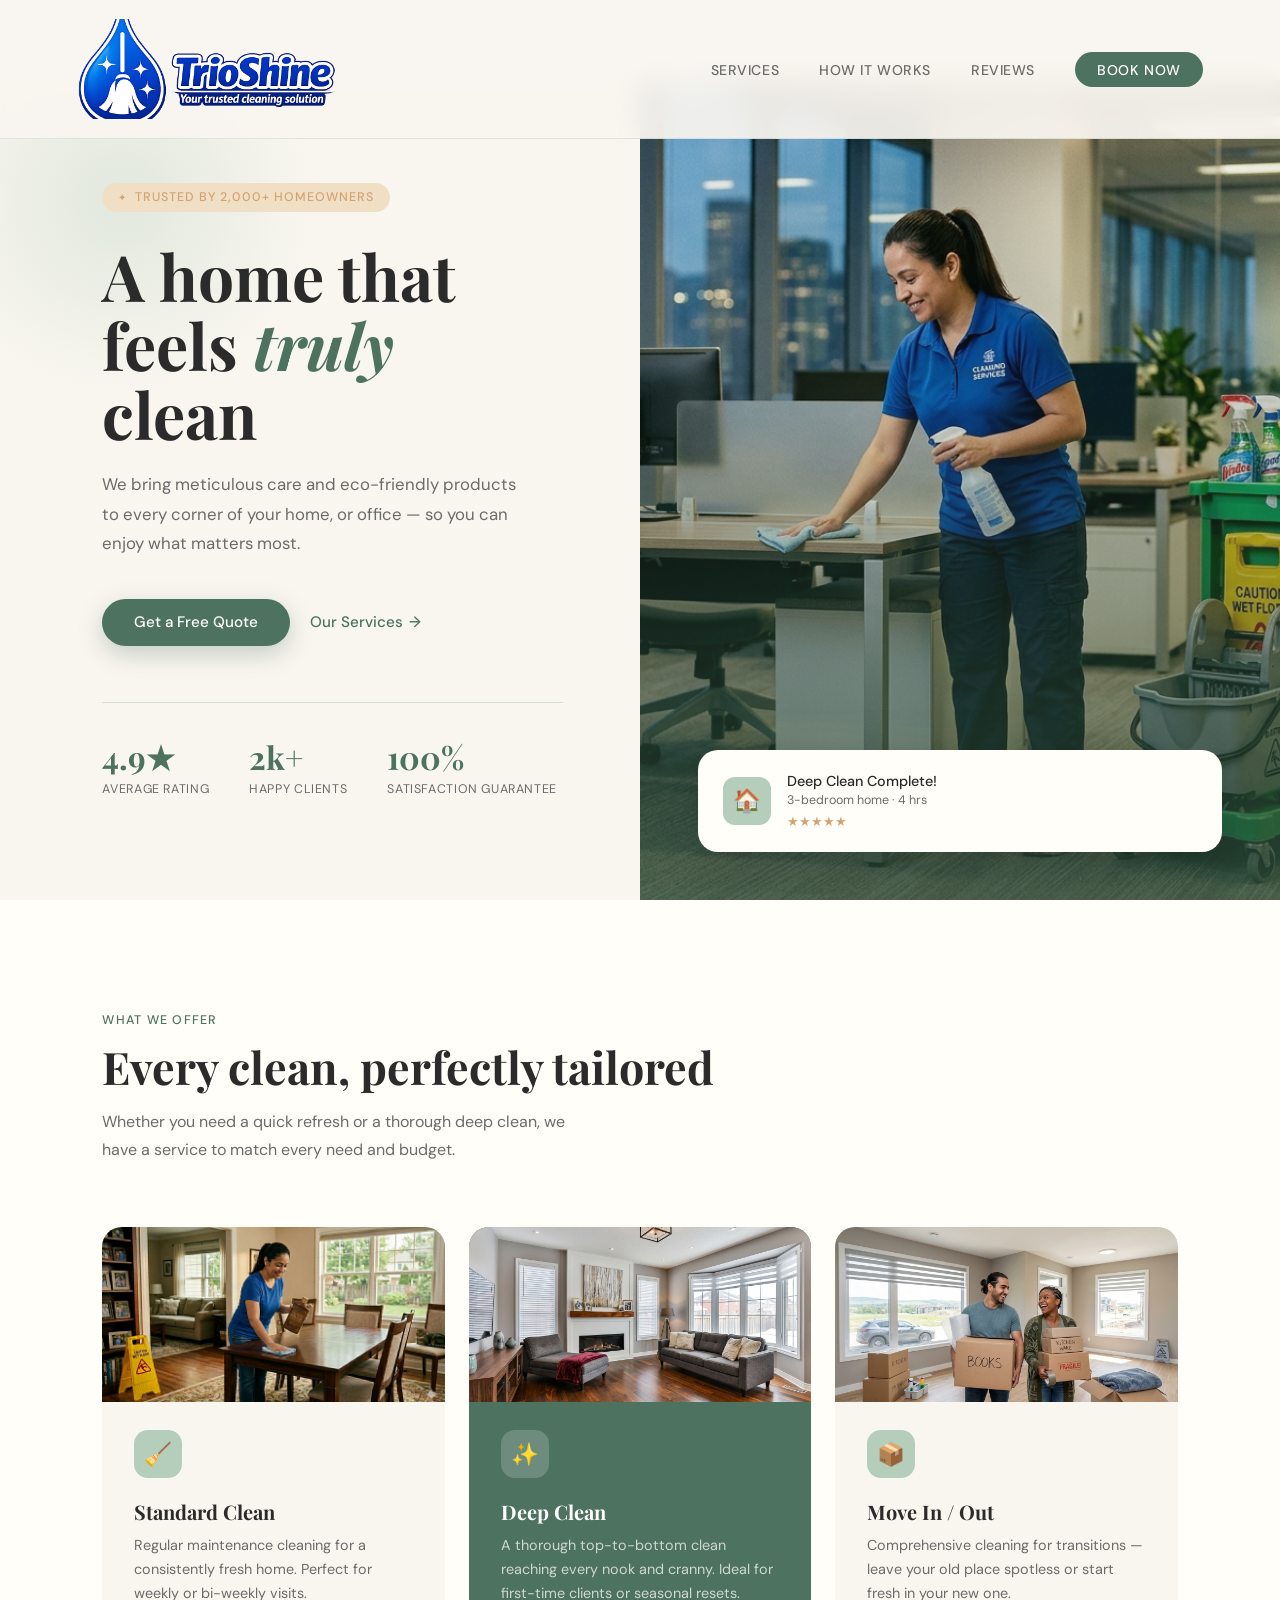
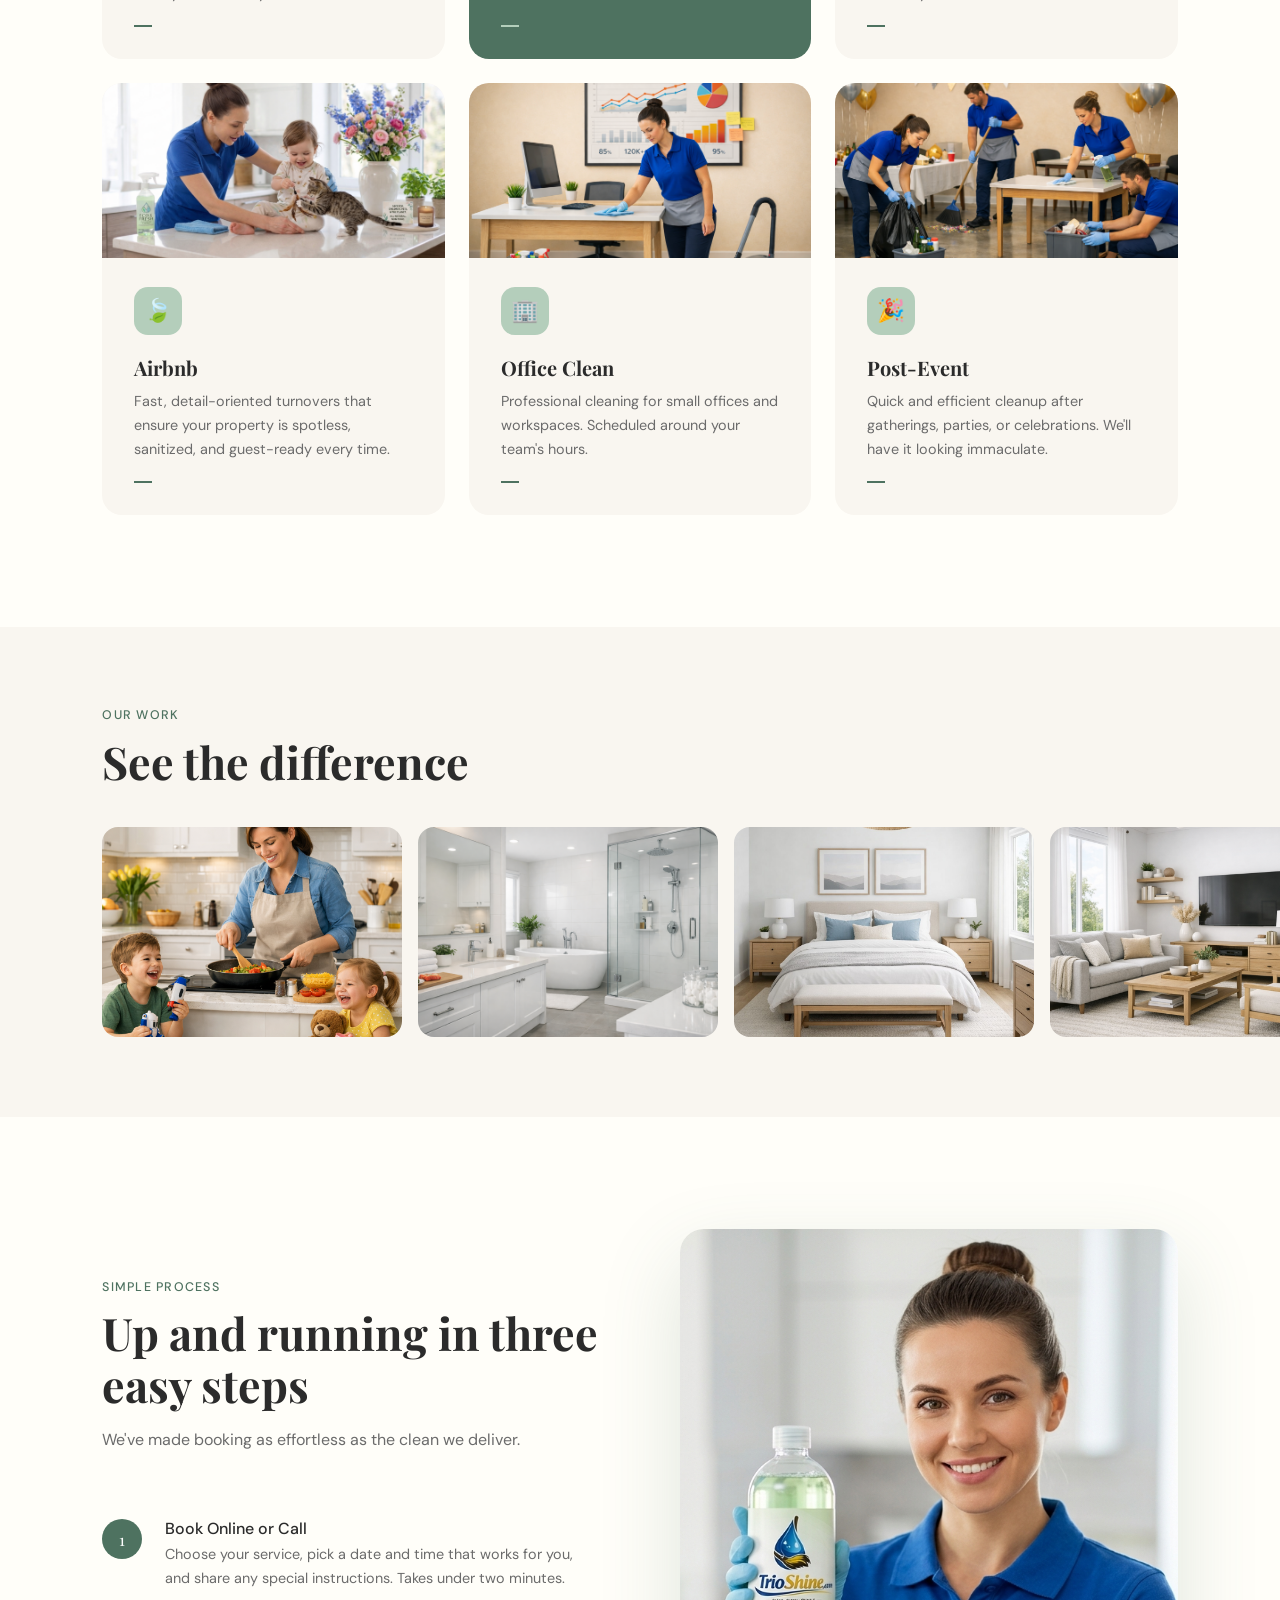
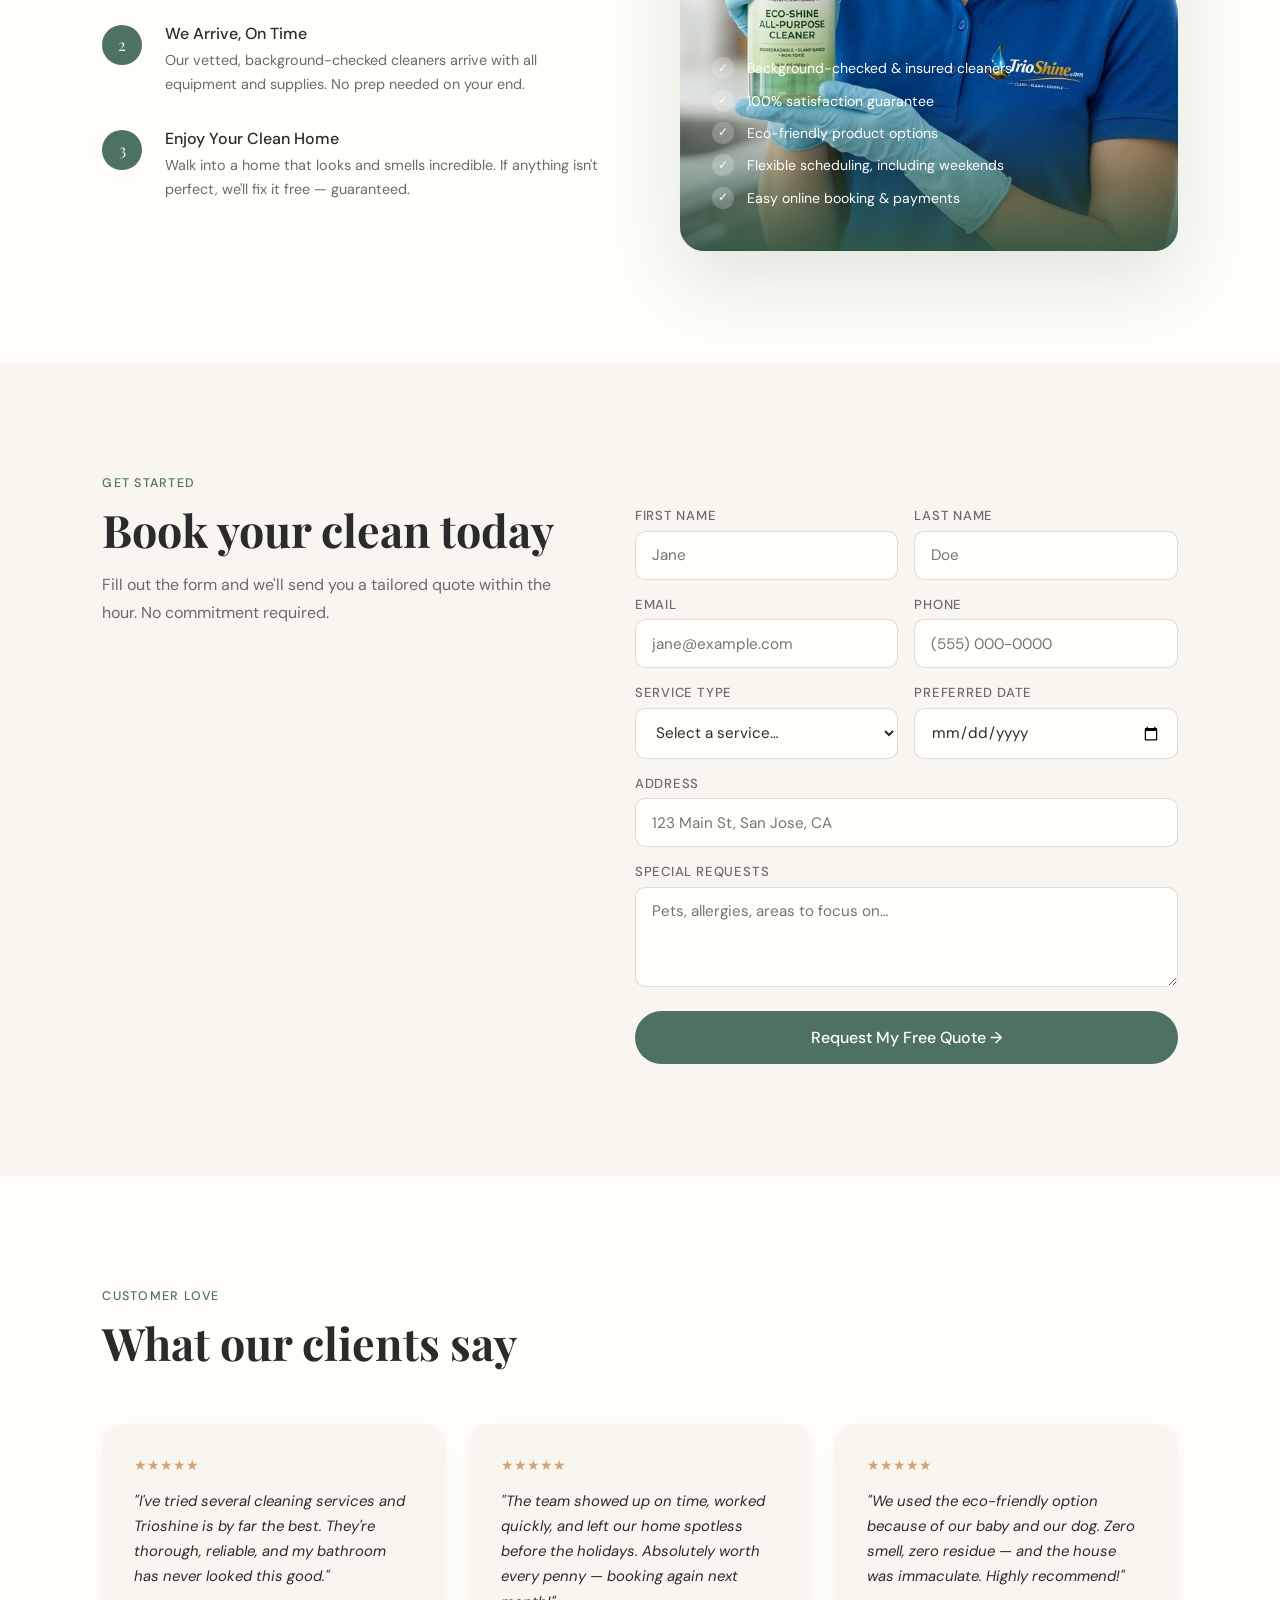
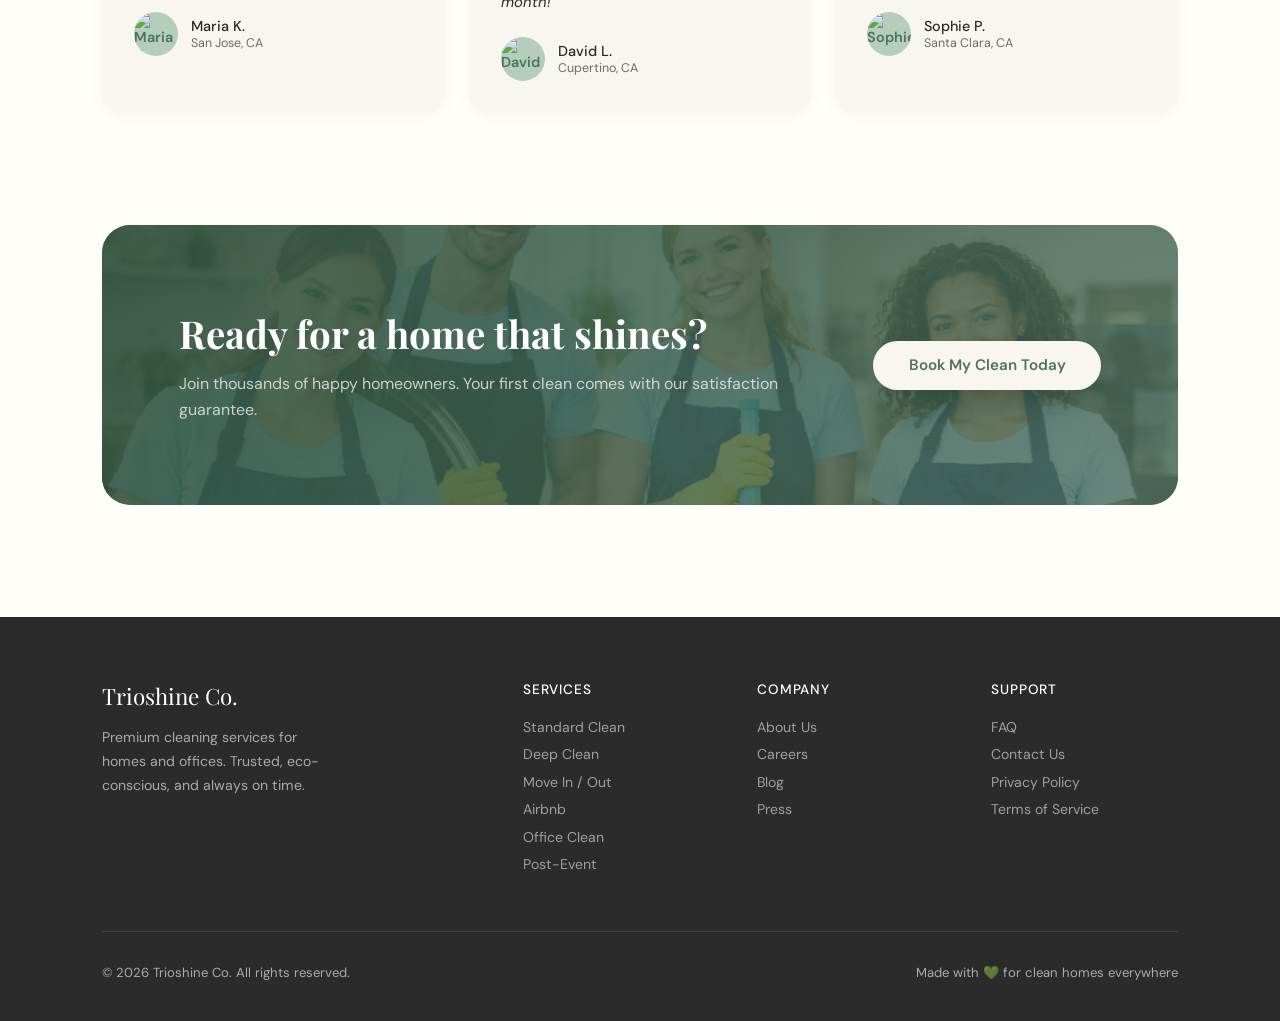
==== index.html @ ee4f0add "fix target tags" ====
<!DOCTYPE html>
<html lang="en">
<head>
<meta charset="UTF-8">
<meta name="viewport" content="width=device-width, initial-scale=1.0">
<title>Trioshine — Premium Cleaning Services</title>
<link href="https://fonts.googleapis.com/css2?family=Playfair+Display:ital,wght@0,400;0,700;1,400&family=DM+Sans:wght@300;400;500&display=swap" rel="stylesheet">
<style>
  :root {
    --sage: #7a9e87;
    --sage-light: #b4cebb;
    --sage-dark: #4e7260;
    --cream: #f9f6f0;
    --warm-white: #fffef9;
    --charcoal: #2b2b2b;
    --mid: #6b6b6b;
    --accent: #d4a373;
    --accent-light: #f0dfc4;
  }

  *, *::before, *::after { box-sizing: border-box; margin: 0; padding: 0; }
  html { scroll-behavior: smooth; }
  body {
    font-family: 'DM Sans', sans-serif;
    background: var(--warm-white);
    color: var(--charcoal);
    overflow-x: hidden;
  }

  /* NAV */
  nav {
    position: fixed; top: 0; left: 0; right: 0; z-index: 100;
    display: flex; align-items: center; justify-content: space-between;
    padding: 1.2rem 6vw;
    background: rgba(249,246,240,0.93);
    backdrop-filter: blur(14px);
    border-bottom: 1px solid rgba(122,158,135,0.2);
  }
  <!--
  .logo { font-family: 'Playfair Display', serif; font-size: 1.5rem; color: var(--sage-dark); letter-spacing: -0.02em; }
  .logo span { color: var(--accent); font-style: italic; }
   -->
   <!-- .logo { background-image: url(Images/logo.jpeg); width: 390px; height: 150px; background-position: 50%; background-size: cover; } -->
   .logo { background-image: url(Images/trioshine_logo2.png); width: 260px; height: 100px; background-position: 50%; background-size: cover; }
  .nav-links { display: flex; gap: 2.5rem; list-style: none; }
  .nav-links a { text-decoration: none; font-size: 0.88rem; font-weight: 500; color: var(--mid); letter-spacing: 0.04em; text-transform: uppercase; transition: color 0.2s; }
  .nav-links a:hover { color: var(--sage-dark); }
  .nav-cta { background: var(--sage-dark); color: #fff !important; padding: 0.55rem 1.4rem; border-radius: 100px; transition: background 0.2s !important; }
  .nav-cta:hover { background: var(--sage) !important; }

  /* HERO */
  .hero { min-height: 100vh; display: grid; grid-template-columns: 1fr 1fr; padding-top: 80px; }
  .hero-left { display: flex; flex-direction: column; justify-content: center; padding: 6rem 6vw 6rem 8vw; background: var(--cream); position: relative; overflow: hidden; }
  .hero-left::before { content: ''; position: absolute; top: -80px; left: -80px; width: 400px; height: 400px; background: radial-gradient(circle, var(--sage-light) 0%, transparent 70%); opacity: 0.35; pointer-events: none; }
  .hero-badge { display: inline-flex; align-items: center; gap: 0.5rem; background: var(--accent-light); color: var(--accent); font-size: 0.78rem; font-weight: 500; letter-spacing: 0.08em; text-transform: uppercase; padding: 0.4rem 1rem; border-radius: 100px; width: fit-content; margin-bottom: 1.8rem; animation: fadeUp 0.6s ease both; }
  .hero-badge::before { content: '✦'; font-size: 0.6rem; }
  h1 { font-family: 'Playfair Display', serif; font-size: clamp(2.8rem, 5vw, 4.2rem); line-height: 1.08; font-weight: 700; color: var(--charcoal); margin-bottom: 1.4rem; animation: fadeUp 0.7s 0.1s ease both; }
  h1 em { color: var(--sage-dark); font-style: italic; }
  .hero-desc { font-size: 1.05rem; line-height: 1.75; color: var(--mid); max-width: 420px; margin-bottom: 2.5rem; animation: fadeUp 0.7s 0.2s ease both; }
  .hero-actions { display: flex; align-items: center; gap: 1.2rem; animation: fadeUp 0.7s 0.3s ease both; }
  .btn-primary { background: var(--sage-dark); color: #fff; padding: 0.85rem 2rem; border-radius: 100px; text-decoration: none; font-weight: 500; font-size: 0.95rem; transition: transform 0.2s, background 0.2s; box-shadow: 0 8px 24px rgba(78,114,96,0.3); }
  .btn-primary:hover { background: var(--sage); transform: translateY(-2px); }
  .btn-ghost { color: var(--sage-dark); font-weight: 500; font-size: 0.95rem; text-decoration: none; display: flex; align-items: center; gap: 0.4rem; transition: gap 0.2s; }
  .btn-ghost:hover { gap: 0.7rem; }
  .btn-ghost::after { content: '→'; }
  .hero-stats { display: flex; gap: 2.5rem; margin-top: 3.5rem; padding-top: 2rem; border-top: 1px solid rgba(122,158,135,0.25); animation: fadeUp 0.7s 0.4s ease both; }
  .stat-num { font-family: 'Playfair Display', serif; font-size: 2rem; font-weight: 700; color: var(--sage-dark); }
  .stat-label { font-size: 0.78rem; color: var(--mid); margin-top: 0.2rem; text-transform: uppercase; letter-spacing: 0.05em; }

  /* HERO RIGHT — imagen de fondo */
  .hero-right { position: relative; overflow: hidden; display: flex; align-items: flex-end; justify-content: center; }
  .hero-right .hero-bg-img { position: absolute; inset: 0; width: 100%; height: 100%; object-fit: cover; object-position: center; }
  .hero-right::after { content: ''; position: absolute; inset: 0; background: linear-gradient(to top, rgba(50,85,65,0.75) 0%, rgba(50,85,65,0.2) 55%, transparent 100%); z-index: 1; }
  .hero-card { background: var(--warm-white); border-radius: 20px; padding: 1.4rem 1.6rem; box-shadow: 0 20px 60px rgba(0,0,0,0.22); margin-bottom: 3rem; width: 82%; display: flex; align-items: center; gap: 1rem; animation: fadeUp 0.7s 0.9s ease both; position: relative; z-index: 2; }
  .card-icon { width: 48px; height: 48px; border-radius: 12px; background: var(--sage-light); display: flex; align-items: center; justify-content: center; font-size: 1.4rem; flex-shrink: 0; }
  .card-title { font-weight: 500; font-size: 0.9rem; color: var(--charcoal); }
  .card-sub { font-size: 0.78rem; color: var(--mid); margin-top: 0.1rem; }
  .stars { color: var(--accent); font-size: 0.8rem; margin-top: 0.3rem; }

  /* SERVICES */
  .services { padding: 7rem 8vw; background: var(--warm-white); }
  .section-label { font-size: 0.78rem; font-weight: 500; letter-spacing: 0.1em; text-transform: uppercase; color: var(--sage-dark); margin-bottom: 0.8rem; }
  .section-title { font-family: 'Playfair Display', serif; font-size: clamp(1.9rem, 3.5vw, 2.8rem); font-weight: 700; line-height: 1.15; margin-bottom: 1rem; }
  .section-sub { color: var(--mid); font-size: 1rem; line-height: 1.7; max-width: 500px; margin-bottom: 4rem; }
  .services-grid { display: grid; grid-template-columns: repeat(3, 1fr); gap: 1.5rem; }
  .service-card { background: var(--cream); border-radius: 20px; overflow: hidden; transition: transform 0.3s, box-shadow 0.3s; }
  .service-card:hover { transform: translateY(-6px); box-shadow: 0 20px 50px rgba(78,114,96,0.14); }
  .service-card.featured { background: var(--sage-dark); color: #fff; }
  .service-img { width: 100%; height: 175px; object-fit: cover; display: block; }
  .service-body { padding: 1.8rem 2rem 2rem; }
  .service-icon { width: 48px; height: 48px; border-radius: 14px; background: var(--sage-light); display: flex; align-items: center; justify-content: center; font-size: 1.4rem; margin-bottom: 1.2rem; }
  .service-card.featured .service-icon { background: rgba(255,255,255,0.18); }
  .service-name { font-family: 'Playfair Display', serif; font-size: 1.25rem; font-weight: 700; margin-bottom: 0.6rem; }
  .service-desc { font-size: 0.9rem; color: var(--mid); line-height: 1.65; margin-bottom: 1.2rem; }
  .service-card.featured .service-desc { color: rgba(255,255,255,0.72); }
  .service-price { font-size: 0.85rem; font-weight: 500; color: var(--sage-dark); display: flex; align-items: center; gap: 0.4rem; }
  .service-price::before { content: ''; width: 18px; height: 2px; background: currentColor; display: inline-block; }
  .service-card.featured .service-price { color: var(--sage-light); }

  /* GALLERY */
  .gallery { padding: 5rem 0; background: var(--cream); overflow: hidden; }
  .gallery-header { padding: 0 8vw; margin-bottom: 2.5rem; }
  .gallery-strip { display: flex; gap: 1rem; padding: 0 8vw; overflow-x: auto; scrollbar-width: none; }
  .gallery-strip::-webkit-scrollbar { display: none; }
  .gallery-strip figure { flex-shrink: 0; margin: 0; border-radius: 16px; overflow: hidden; position: relative; }
  .gallery-strip figure img { width: 300px; height: 210px; object-fit: cover; display: block; transition: transform 0.4s ease; }
  .gallery-strip figure:hover img { transform: scale(1.05); }
  .gallery-strip figcaption { position: absolute; bottom: 0; left: 0; right: 0; background: linear-gradient(to top, rgba(78,114,96,0.85), transparent); color: #fff; font-size: 0.82rem; padding: 1.2rem 1rem 0.8rem; opacity: 0; transition: opacity 0.3s; }
  .gallery-strip figure:hover figcaption { opacity: 1; }

  /* HOW IT WORKS */
  .how { padding: 7rem 8vw; background: var(--warm-white); display: grid; grid-template-columns: 1fr 1fr; gap: 5rem; align-items: center; }
  .steps { display: flex; flex-direction: column; gap: 2rem; }
  .step { display: flex; gap: 1.4rem; align-items: flex-start; }
  .step-num { width: 40px; height: 40px; border-radius: 50%; background: var(--sage-dark); color: #fff; display: flex; align-items: center; justify-content: center; font-family: 'Playfair Display', serif; font-size: 1rem; flex-shrink: 0; margin-top: 0.1rem; }
  .step-title { font-weight: 500; font-size: 1rem; margin-bottom: 0.3rem; }
  .step-text { font-size: 0.9rem; color: var(--mid); line-height: 1.65; }
  .how-visual { border-radius: 24px; overflow: hidden; position: relative; box-shadow: 0 30px 80px rgba(78,114,96,0.18); aspect-ratio: 4/5; }
  .how-visual img { width: 100%; height: 100%; object-fit: cover; display: block; }
  .how-visual-overlay { position: absolute; bottom: 0; left: 0; right: 0; background: linear-gradient(to top, rgba(50,85,65,0.92) 0%, transparent 65%); padding: 2.5rem 2rem 2rem; }
  .check-item { display: flex; align-items: center; gap: 0.8rem; color: #fff; font-size: 0.88rem; margin-bottom: 0.65rem; }
  .chk { width: 22px; height: 22px; border-radius: 50%; background: rgba(255,255,255,0.22); display: flex; align-items: center; justify-content: center; font-size: 0.72rem; flex-shrink: 0; }

  /* BOOKING */
  #booking { padding: 7rem 8vw; background: var(--cream); }
  .booking-grid { display: grid; grid-template-columns: 1fr 1.2fr; gap: 5rem; align-items: start; }
  .form-grid { display: grid; grid-template-columns: 1fr 1fr; gap: 1rem; margin-top: 2rem; }
  .form-group { display: flex; flex-direction: column; gap: 0.4rem; }
  .form-group.full { grid-column: span 2; }
  label { font-size: 0.82rem; font-weight: 500; color: var(--mid); text-transform: uppercase; letter-spacing: 0.06em; }
  input, select, textarea { padding: 0.85rem 1rem; border-radius: 10px; border: 1.5px solid rgba(122,158,135,0.3); background: var(--warm-white); font-family: 'DM Sans', sans-serif; font-size: 0.95rem; color: var(--charcoal); outline: none; transition: border-color 0.2s; }
  input:focus, select:focus, textarea:focus { border-color: var(--sage-dark); }
  textarea { resize: vertical; min-height: 100px; }
  .submit-btn { grid-column: span 2; background: var(--sage-dark); color: #fff; border: none; padding: 1rem; border-radius: 100px; font-family: 'DM Sans', sans-serif; font-size: 1rem; font-weight: 500; cursor: pointer; transition: background 0.2s, transform 0.2s; margin-top: 0.5rem; }
  .submit-btn:hover { background: var(--sage); transform: translateY(-2px); }

  /* TESTIMONIALS */
  .testimonials { padding: 7rem 8vw; background: var(--warm-white); }
  .reviews-grid { display: grid; grid-template-columns: repeat(3, 1fr); gap: 1.5rem; margin-top: 3.5rem; }
  .review { background: var(--cream); border-radius: 20px; padding: 2rem; transition: transform 0.3s; box-shadow: 0 4px 20px rgba(0,0,0,0.04); }
  .review:hover { transform: translateY(-4px); }
  .review-stars { color: var(--accent); font-size: 0.9rem; margin-bottom: 0.9rem; }
  .review-text { font-size: 0.93rem; line-height: 1.7; color: var(--charcoal); margin-bottom: 1.4rem; font-style: italic; }
  .reviewer { display: flex; align-items: center; gap: 0.8rem; }
  .reviewer-avatar { width: 44px; height: 44px; border-radius: 50%; background: var(--sage-light); overflow: hidden; display: flex; align-items: center; justify-content: center; font-weight: 600; font-size: 0.9rem; color: var(--sage-dark); flex-shrink: 0; }
  .reviewer-avatar img { width: 100%; height: 100%; object-fit: cover; }
  .reviewer-name { font-weight: 500; font-size: 0.9rem; }
  .reviewer-loc { font-size: 0.78rem; color: var(--mid); }

  /* CTA */
  .cta-section { margin: 0 8vw 7rem; border-radius: 28px; overflow: hidden; position: relative; min-height: 280px; display: flex; align-items: center; }
  .cta-section .cta-bg-img { position: absolute; inset: 0; width: 100%; height: 100%; object-fit: cover; }
  .cta-section::after { content: ''; position: absolute; inset: 0; background: linear-gradient(120deg, rgba(50,85,65,0.92) 0%, rgba(78,114,96,0.78) 100%); z-index: 1; }
  .cta-inner { position: relative; z-index: 2; width: 100%; padding: 5rem 6vw; display: flex; align-items: center; justify-content: space-between; gap: 2rem; }
  .cta-text h2 { font-family: 'Playfair Display', serif; font-size: clamp(1.6rem, 3vw, 2.4rem); color: #fff; margin-bottom: 0.7rem; font-weight: 700; }
  .cta-text p { color: rgba(255,255,255,0.72); font-size: 1rem; line-height: 1.65; }
  .btn-light { background: var(--cream); color: var(--sage-dark); padding: 0.9rem 2.2rem; border-radius: 100px; text-decoration: none; font-weight: 600; font-size: 0.95rem; white-space: nowrap; flex-shrink: 0; transition: transform 0.2s, box-shadow 0.2s; box-shadow: 0 8px 24px rgba(0,0,0,0.15); }
  .btn-light:hover { transform: translateY(-2px); box-shadow: 0 12px 32px rgba(0,0,0,0.22); }

  /* FOOTER */
  footer { background: var(--charcoal); color: rgba(255,255,255,0.6); padding: 4rem 8vw 2.5rem; }
  .footer-top { display: grid; grid-template-columns: 2fr 1fr 1fr 1fr; gap: 3rem; padding-bottom: 3rem; border-bottom: 1px solid rgba(255,255,255,0.1); margin-bottom: 2rem; }
  .footer-logo { font-family: 'Playfair Display', serif; font-size: 1.4rem; color: #fff; margin-bottom: 0.9rem; }
  .footer-logo span { color: var(--accent); font-style: italic; }
  .footer-desc { font-size: 0.88rem; line-height: 1.7; max-width: 240px; }
  .footer-col h4 { color: #fff; font-size: 0.85rem; font-weight: 500; letter-spacing: 0.06em; text-transform: uppercase; margin-bottom: 1.2rem; }
  .footer-col a { display: block; color: rgba(255,255,255,0.55); font-size: 0.88rem; text-decoration: none; margin-bottom: 0.6rem; transition: color 0.2s; }
  .footer-col a:hover { color: var(--sage-light); }
  .footer-bottom { display: flex; justify-content: space-between; align-items: center; font-size: 0.82rem; }

  @keyframes fadeUp { from { opacity: 0; transform: translateY(24px); } to { opacity: 1; transform: translateY(0); } }

  @media (max-width: 900px) {
    .hero { grid-template-columns: 1fr; }
    .hero-right { min-height: 380px; }
    .services-grid, .reviews-grid { grid-template-columns: 1fr; }
    .how { grid-template-columns: 1fr; }
    .footer-top { grid-template-columns: 1fr 1fr; }
    .booking-grid { grid-template-columns: 1fr; }
    .form-grid { grid-template-columns: 1fr; }
    .form-group.full, .submit-btn { grid-column: span 1; }
    .nav-links { display: none; }
    .cta-inner { flex-direction: column; text-align: center; }
  }
</style>
</head>
<body>

<nav>
  <div class="logo"></div>
  <ul class="nav-links">
    <li><a href="#services">Services</a></li>
    <li><a href="#how">How It Works</a></li>
    <li><a href="#reviews">Reviews</a></li>
    <li><a href="#booking" class="nav-cta">Book Now</a></li>
  </ul>
</nav>

<!-- HERO -->
<section class="hero">
  <div class="hero-left">
    <div class="hero-badge">Trusted by 2,000+ homeowners</div>
    <h1>A home that feels <em>truly</em> clean</h1>
    <p class="hero-desc">We bring meticulous care and eco-friendly products to every corner of your home, or office — so you can enjoy what matters most.</p>
    <div class="hero-actions">
      <a href="#booking" class="btn-primary">Get a Free Quote</a>
      <a href="#services" class="btn-ghost">Our Services</a>
    </div>
    <div class="hero-stats">
      <div><div class="stat-num">4.9★</div><div class="stat-label">Average Rating</div></div>
      <div><div class="stat-num">2k+</div><div class="stat-label">Happy Clients</div></div>
      <div><div class="stat-num">100%</div><div class="stat-label">Satisfaction Guarantee</div></div>
    </div>
  </div>
  <div class="hero-right">
    <!--
    ╔══════════════════════════════════════════════════════╗
    ║  📸 IMAGEN PRINCIPAL (HERO)                          ║
    ║  Para poner TU propia foto:                          ║
    ║  1. Crea una carpeta llamada "images" donde está     ║
    ║     tu archivo index.html                            ║
    ║  2. Copia tu foto ahí, ej: mi-foto.jpg               ║
    ║  3. Cambia el src abajo a:  src="images/mi-foto.jpg" ║
    ║  Tamaño recomendado: 900×1000px                      ║
    ╚══════════════════════════════════════════════════════╝
    -->
    <img class="hero-bg-img"
         src="Images/mainphoto.png"
         alt="Professional cleaning service" />
    <div class="hero-card">
      <div class="card-icon">🏠</div>
      <div>
        <div class="card-title">Deep Clean Complete!</div>
        <div class="card-sub">3-bedroom home · 4 hrs</div>
        <div class="stars">★★★★★</div>
      </div>
    </div>
  </div>
</section>

<!-- SERVICES -->
<section class="services" id="services">
  <div class="section-label">What We Offer</div>
  <h2 class="section-title">Every clean, perfectly tailored</h2>
  <p class="section-sub">Whether you need a quick refresh or a thorough deep clean, we have a service to match every need and budget.</p>
  <div class="services-grid">

    <div class="service-card" id="standard-clean">
      <!--
      📸 TARJETA: Standard Clean
      Cambia a: src="images/standard-clean.jpg"
      -->
      <img class="service-img" src="Images/standardcleaning.png" alt="Standard home cleaning" />
      <div class="service-body">
        <div class="service-icon">🧹</div>
        <div class="service-name">Standard Clean</div>
        <p class="service-desc">Regular maintenance cleaning for a consistently fresh home. Perfect for weekly or bi-weekly visits.</p>
        <div class="service-price"><!--From $89--></div>
      </div>
    </div>

    <div class="service-card featured" id="deep-clean">
      <!--
      📸 TARJETA: Deep Clean (destacada)
      Cambia a: src="images/deep-clean.jpg"
      -->
      <img class="service-img" src="Images/deepclean.png" alt="Deep cleaning service" />
      <div class="service-body">
        <div class="service-icon">✨</div>
        <div class="service-name">Deep Clean</div>
        <p class="service-desc">A thorough top-to-bottom clean reaching every nook and cranny. Ideal for first-time clients or seasonal resets.</p>
        <div class="service-price"><!-- From $179 --></div>
      </div>
    </div>

    <div class="service-card" id="move-in-out">
      <!--
      📸 TARJETA: Move In / Out
      Cambia a: src="images/move-clean.jpg"
      -->
      <img class="service-img" src="Images/startfresh2.png" alt="Move in move out cleaning"/>
      <div class="service-body">
        <div class="service-icon">📦</div>
        <div class="service-name">Move In / Out</div>
        <p class="service-desc">Comprehensive cleaning for transitions — leave your old place spotless or start fresh in your new one.</p>
        <div class="service-price"><!--From $219--></div>
      </div>
    </div>

    <div class="service-card" id="airbnb">
      <!--
      📸 TARJETA: Airbnb
      Cambia a: src="images/eco-clean.jpg"
      -->
      <img class="service-img" src="Images/eco3.png" alt="Eco friendly cleaning" />
      <div class="service-body">
        <div class="service-icon">🍃</div>
        <div class="service-name">Airbnb</div>
        <p class="service-desc">Fast, detail-oriented turnovers that ensure your property is spotless, sanitized, and guest-ready every time.</p>
        <div class="service-price"><!--From $109--></div>
      </div>
    </div>

    <div class="service-card" id="office">
      <!--
      📸 TARJETA: Office Clean
      Cambia a: src="images/office-clean.jpg"
      -->
      <img class="service-img" src="Images/smalloffice.png" alt="Office cleaning service" />
      <div class="service-body">
        <div class="service-icon">🏢</div>
        <div class="service-name">Office Clean</div>
        <p class="service-desc">Professional cleaning for small offices and workspaces. Scheduled around your team's hours.</p>
        <div class="service-price"><!-- From $149 --></div>
      </div>
    </div>

    <div class="service-card" id="post-event">
      <!--
      📸 TARJETA: Post-Event
      Cambia a: src="images/post-event.jpg"
      -->
      <img class="service-img" src="Images/Postevent.png" alt="Post event cleaning" />
      <div class="service-body">
        <div class="service-icon">🎉</div>
        <div class="service-name">Post-Event</div>
        <p class="service-desc">Quick and efficient cleanup after gatherings, parties, or celebrations. We'll have it looking immaculate.</p>
        <div class="service-price"><!-- From $129 --></div>
      </div>
    </div>

  </div>
</section>

<!-- GALERÍA -->
<section class="gallery">
  <div class="gallery-header">
    <div class="section-label">Our Work</div>
    <h2 class="section-title">See the difference</h2>
  </div>
  <div class="gallery-strip">
    <!--
    📸 GALERÍA DE FOTOS
    Reemplaza cada src con tus propias fotos de trabajos realizados
    Ejemplo: src="images/trabajo1.jpg"
    Puedes agregar o quitar <figure> según necesites
    -->
    <figure>
      <img src="Images/spotlesskitchen.png" alt="Clean kitchen" />
      <figcaption>Spotless Kitchen</figcaption>
    </figure>
    <figure>
      <img src="Images/sparklingbathroom.png" alt="Sparkling bathroom" />
      <figcaption>Sparkling Bathroom</figcaption>
    </figure>
    <figure>
      <img src="Images/freshroom.jpeg" alt="Fresh bedroom" />
      <figcaption>Fresh Bedroom</figcaption>
    </figure>
    <figure>
      <img src="Images/livingroom.png" alt="Clean living room" />
      <figcaption>Living Room Refresh</figcaption>
    </figure>
    <figure>
      <img src="Images/officespace.png" alt="Office cleaning" />
      <figcaption>Office Space</figcaption>
    </figure>
  </div>
</section>

<!-- HOW IT WORKS -->
<section class="how" id="how">
  <div>
    <div class="section-label">Simple Process</div>
    <h2 class="section-title">Up and running in three easy steps</h2>
    <p class="section-sub">We've made booking as effortless as the clean we deliver.</p>
    <div class="steps">
      <div class="step">
        <div class="step-num">1</div>
        <div>
          <div class="step-title">Book Online or Call</div>
          <p class="step-text">Choose your service, pick a date and time that works for you, and share any special instructions. Takes under two minutes.</p>
        </div>
      </div>
      <div class="step">
        <div class="step-num">2</div>
        <div>
          <div class="step-title">We Arrive, On Time</div>
          <p class="step-text">Our vetted, background-checked cleaners arrive with all equipment and supplies. No prep needed on your end.</p>
        </div>
      </div>
      <div class="step">
        <div class="step-num">3</div>
        <div>
          <div class="step-title">Enjoy Your Clean Home</div>
          <p class="step-text">Walk into a home that looks and smells incredible. If anything isn't perfect, we'll fix it free — guaranteed.</p>
        </div>
      </div>
    </div>
  </div>
  <div class="how-visual">
    <!--
    ╔══════════════════════════════════════════════════════╗
    ║  📸 FOTO DEL EQUIPO                                  ║
    ║  Cambia a: src="images/equipo.jpg"                   ║
    ║  Tamaño recomendado: 700×875px                       ║
    ╚══════════════════════════════════════════════════════╝
    -->
    <img src="Images/eco1.png" alt="Our professional cleaning team" />
    <div class="how-visual-overlay">
      <div class="check-item"><span class="chk">✓</span> Background-checked &amp; insured cleaners</div>
      <div class="check-item"><span class="chk">✓</span> 100% satisfaction guarantee</div>
      <div class="check-item"><span class="chk">✓</span> Eco-friendly product options</div>
      <div class="check-item"><span class="chk">✓</span> Flexible scheduling, including weekends</div>
      <div class="check-item"><span class="chk">✓</span> Easy online booking &amp; payments</div>
    </div>
  </div>
</section>

<!-- BOOKING FORM -->
<section id="booking">
  <div class="booking-grid">
    <div>
      <div class="section-label">Get Started</div>
      <h2 class="section-title">Book your clean today</h2>
      <p class="section-sub">Fill out the form and we'll send you a tailored quote within the hour. No commitment required.</p>
    </div>
    <form onsubmit="handleSubmit(event)" action="https://docs.google.com/forms/d/e/1FAIpQLSdIQXO9rXuGSI1iV3YjM1A5mvZRJYoLrNU9ttLu4Aiq06c5Ow/formResponse">
      <div class="form-grid">
        <div class="form-group"><label>First Name</label><input type="text" id="fname" name="entry.983769900" placeholder="Jane" required></div>
        <div class="form-group"><label>Last Name</label><input type="text"  id="lname" name="entry.1583471635" placeholder="Doe" required></div>
        <div class="form-group"><label>Email</label><input type="email" id="email" name="entry.1787408636" placeholder="jane@example.com" required></div>
        <div class="form-group"><label>Phone</label><input type="tel"       name="entry.1269143728" placeholder="(555) 000-0000"></div>
        <div class="form-group">
          <label>Service Type</label>
          <select name="entry.728180400" required>
            <option value="">Select a service…</option>
            <option value="Standard Clean">Standard Clean</option>
            <option value="Deep Clean">Deep Clean</option>
            <option value="Move In / Out">Move In / Out</option>
            <option value="Airbnb">Airbnb</option>
            <option value="Office Clean">Office Clean</option>
            <option value="Post-Event">Post-Event</option>
          </select>
        </div>
        <div class="form-group"><label>Preferred Date</label><input type="date" name="entry.1251851600" required></div>
        <div class="form-group full"><label>Address</label><input type="text" name="entry.1491249133" placeholder="123 Main St, San Jose, CA" required></div>
        <div class="form-group full"><label>Special Requests</label><textarea name="entry.205088641" placeholder="Pets, allergies, areas to focus on…"></textarea></div>
        <button type="submit" class="submit-btn">Request My Free Quote →</button>
      </div>
    </form>
  </div>
</section>

<!-- TESTIMONIALS -->
<section class="testimonials" id="reviews">
  <div class="section-label">Customer Love</div>
  <h2 class="section-title">What our clients say</h2>
  <div class="reviews-grid">

    <div class="review">
      <div class="review-stars">★★★★★</div>
      <p class="review-text">"I've tried several cleaning services and Trioshine is by far the best. They're thorough, reliable, and my bathroom has never looked this good."</p>
      <div class="reviewer">
        <div class="reviewer-avatar">
          <!--
          📸 FOTO DE CLIENTE — María
          Cambia a: src="images/maria.jpg"
          Si no tienes foto, borra el <img> y escribe las iniciales: MK
          -->
          <img src="https://images.unsplash.com/photo-1494790108377-be9c29b29330?w=100&q=80" alt="Maria K." />
        </div>
        <div><div class="reviewer-name">Maria K.</div><div class="reviewer-loc">San Jose, CA</div></div>
      </div>
    </div>

    <div class="review">
      <div class="review-stars">★★★★★</div>
      <p class="review-text">"The team showed up on time, worked quickly, and left our home spotless before the holidays. Absolutely worth every penny — booking again next month!"</p>
      <div class="reviewer">
        <div class="reviewer-avatar">
          <!--
          📸 FOTO DE CLIENTE — David
          Cambia a: src="images/david.jpg"
          -->
          <img src="https://images.unsplash.com/photo-1507003211169-0a1dd7228f2d?w=100&q=80" alt="David L." />
        </div>
        <div><div class="reviewer-name">David L.</div><div class="reviewer-loc">Cupertino, CA</div></div>
      </div>
    </div>

    <div class="review">
      <div class="review-stars">★★★★★</div>
      <p class="review-text">"We used the eco-friendly option because of our baby and our dog. Zero smell, zero residue — and the house was immaculate. Highly recommend!"</p>
      <div class="reviewer">
        <div class="reviewer-avatar">
          <!--
          📸 FOTO DE CLIENTE — Sophie
          Cambia a: src="images/sophie.jpg"
          -->
          <img src="https://images.unsplash.com/photo-1438761681033-6461ffad8d80?w=100&q=80" alt="Sophie P." />
        </div>
        <div><div class="reviewer-name">Sophie P.</div><div class="reviewer-loc">Santa Clara, CA</div></div>
      </div>
    </div>

  </div>
</section>

<!-- CTA BANNER -->
<div class="cta-section">
  <!--
  ╔══════════════════════════════════════════════════════╗
  ║  📸 IMAGEN DE FONDO DEL BANNER FINAL                 ║
  ║  Cambia a: src="images/banner.jpg"                   ║
  ║  Tamaño recomendado: 1400×400px                      ║
  ╚══════════════════════════════════════════════════════╝
  -->
  <img class="cta-bg-img" src="Images/bottomimage2.png" alt="Clean modern home" />
  <div class="cta-inner">
    <div class="cta-text">
      <h2>Ready for a home that shines?</h2>
      <p>Join thousands of happy homeowners. Your first clean comes with our satisfaction guarantee.</p>
    </div>
    <a href="#booking" class="btn-light">Book My Clean Today</a>
  </div>
</div>

<!-- FOOTER -->
<footer>
  <div class="footer-top">
    <div>
      <div class="footer-logo">Trioshine<span> </span>Co.</div>
      <p class="footer-desc">Premium cleaning services for homes and offices. Trusted, eco-conscious, and always on time.</p>
    </div>
    <div class="footer-col">
      <h4>Services</h4>
      <a href="#standard-clean">Standard Clean</a>
      <a href="#deep-clean">Deep Clean</a>
      <a href="#move-in-out">Move In / Out</a>
      <a href="#airbnb">Airbnb</a>
      <a href="#office">Office Clean</a>
      <a href="#post-event">Post-Event</a>
    </div>
    <div class="footer-col">
      <h4>Company</h4>
      <a href="#">About Us</a>
      <a href="#">Careers</a>
      <a href="#">Blog</a>
      <a href="#">Press</a>
    </div>
    <div class="footer-col">
      <h4>Support</h4>
      <a href="#">FAQ</a>
      <a href="#booking">Contact Us</a>
      <a href="#">Privacy Policy</a>
      <a href="#">Terms of Service</a>
    </div>
  </div>
  <div class="footer-bottom">
    <span>© 2026 Trioshine Co. All rights reserved.</span>
    <span>Made with 💚 for clean homes everywhere</span>
  </div>
</footer>

<script>
function handleSubmit(e) {
  //e.preventDefault();
  const btn = e.target.querySelector('.submit-btn');
  btn.textContent = '✓ Request Sent! We\'ll be in touch soon.';
  btn.style.background = '#7a9e87';
  btn.disabled = true;
}
</script>
</body>
</html>
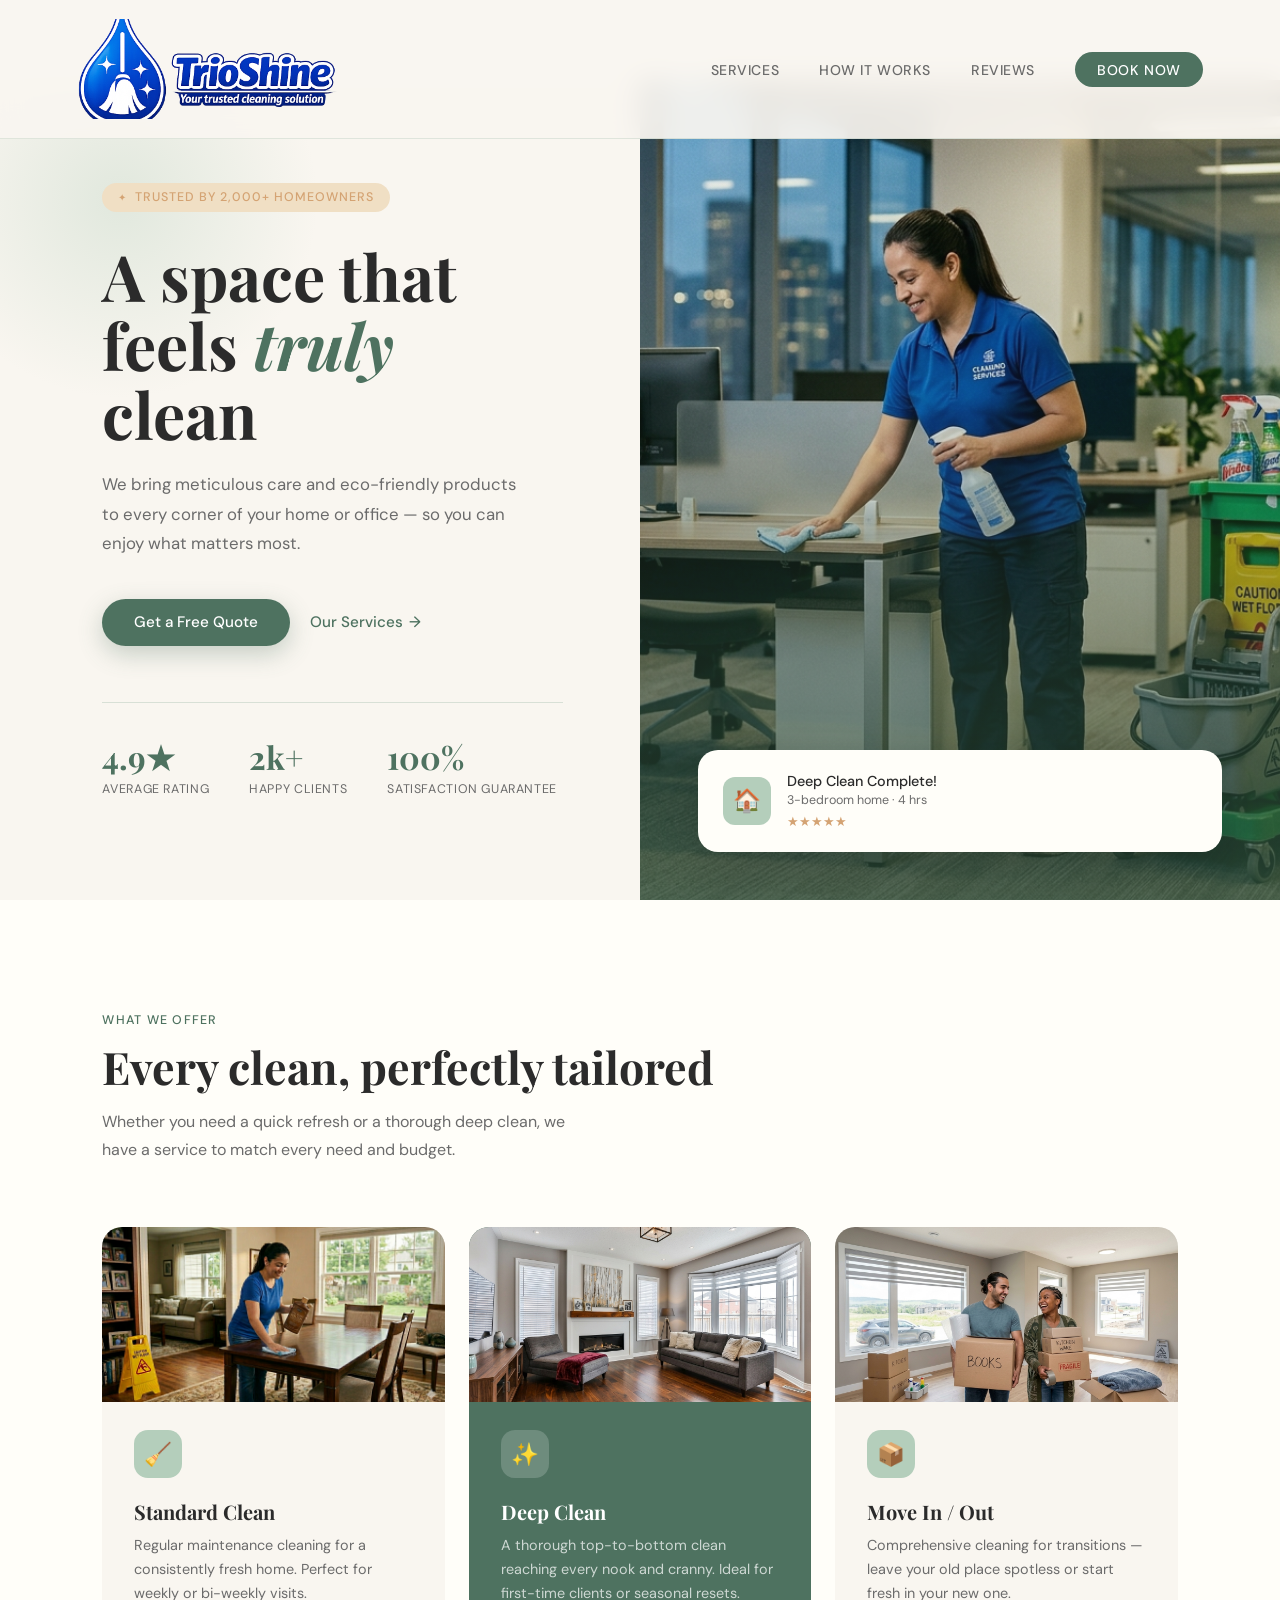
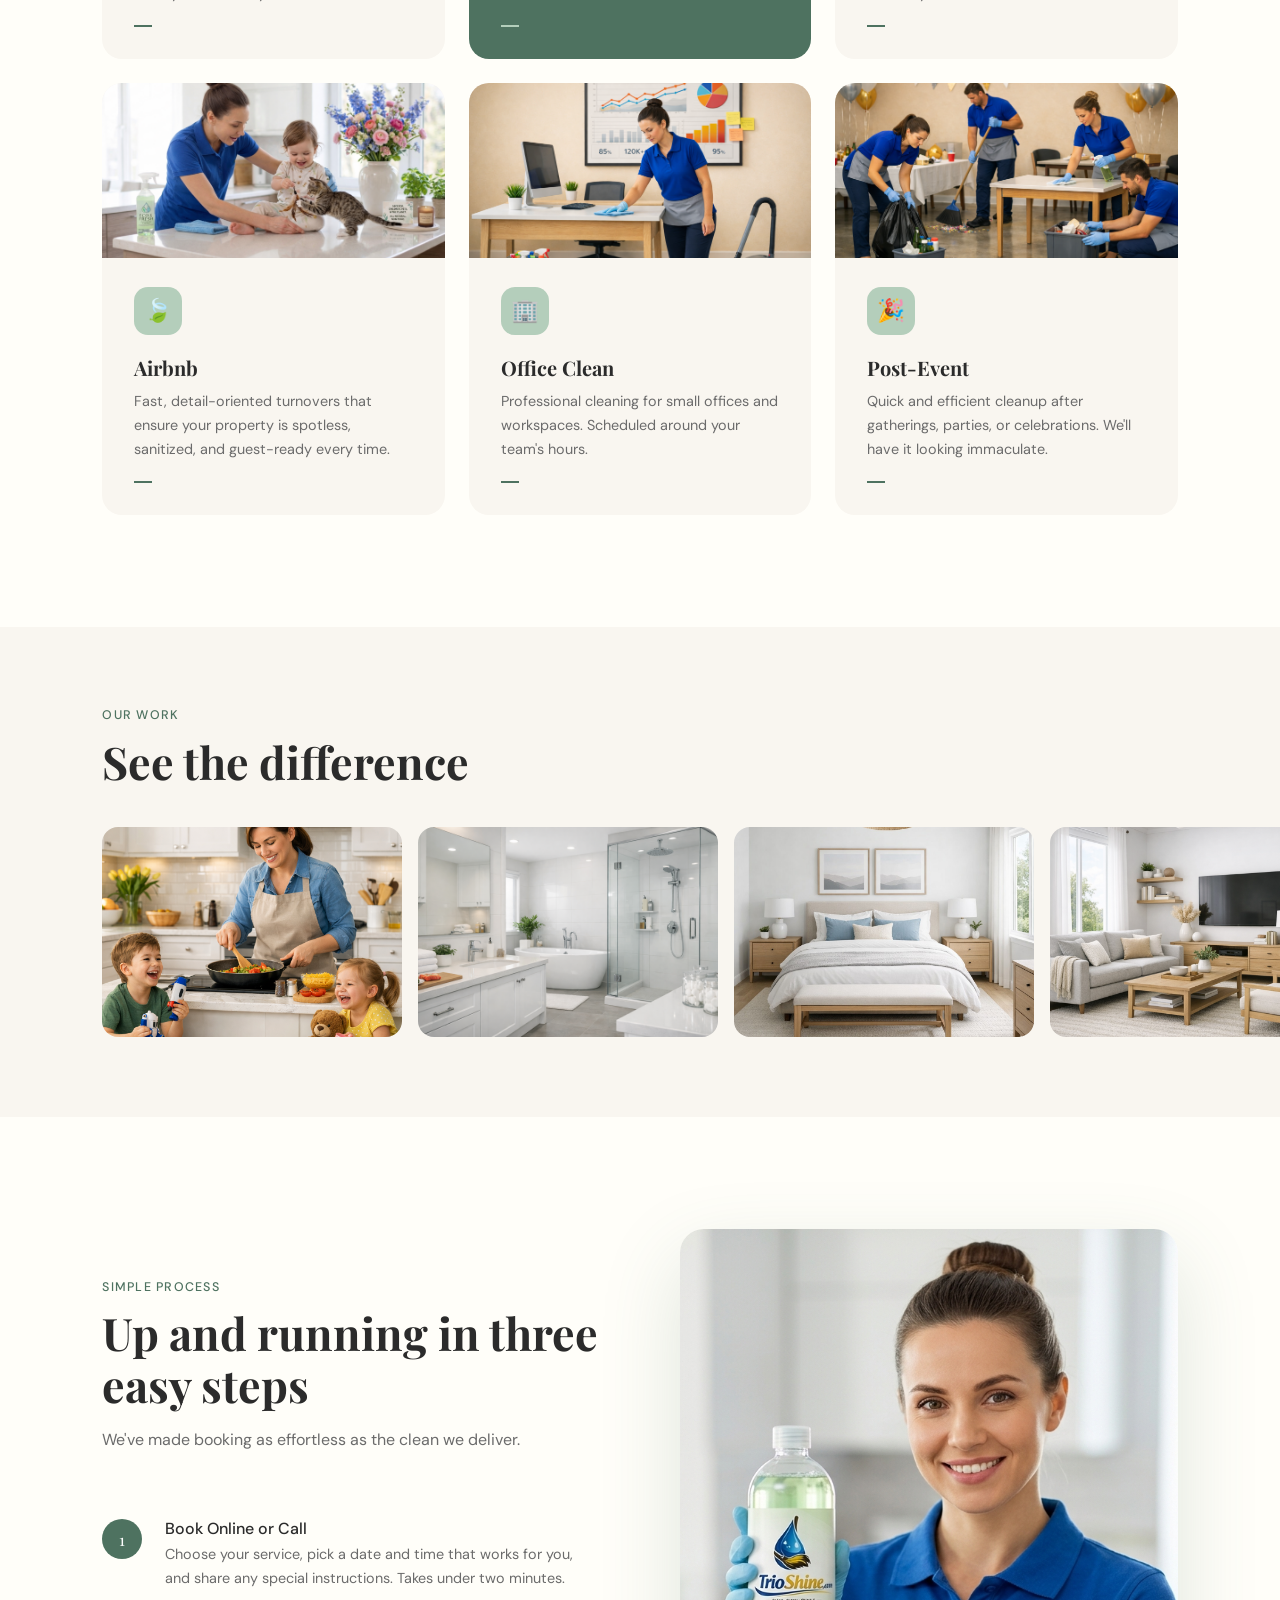
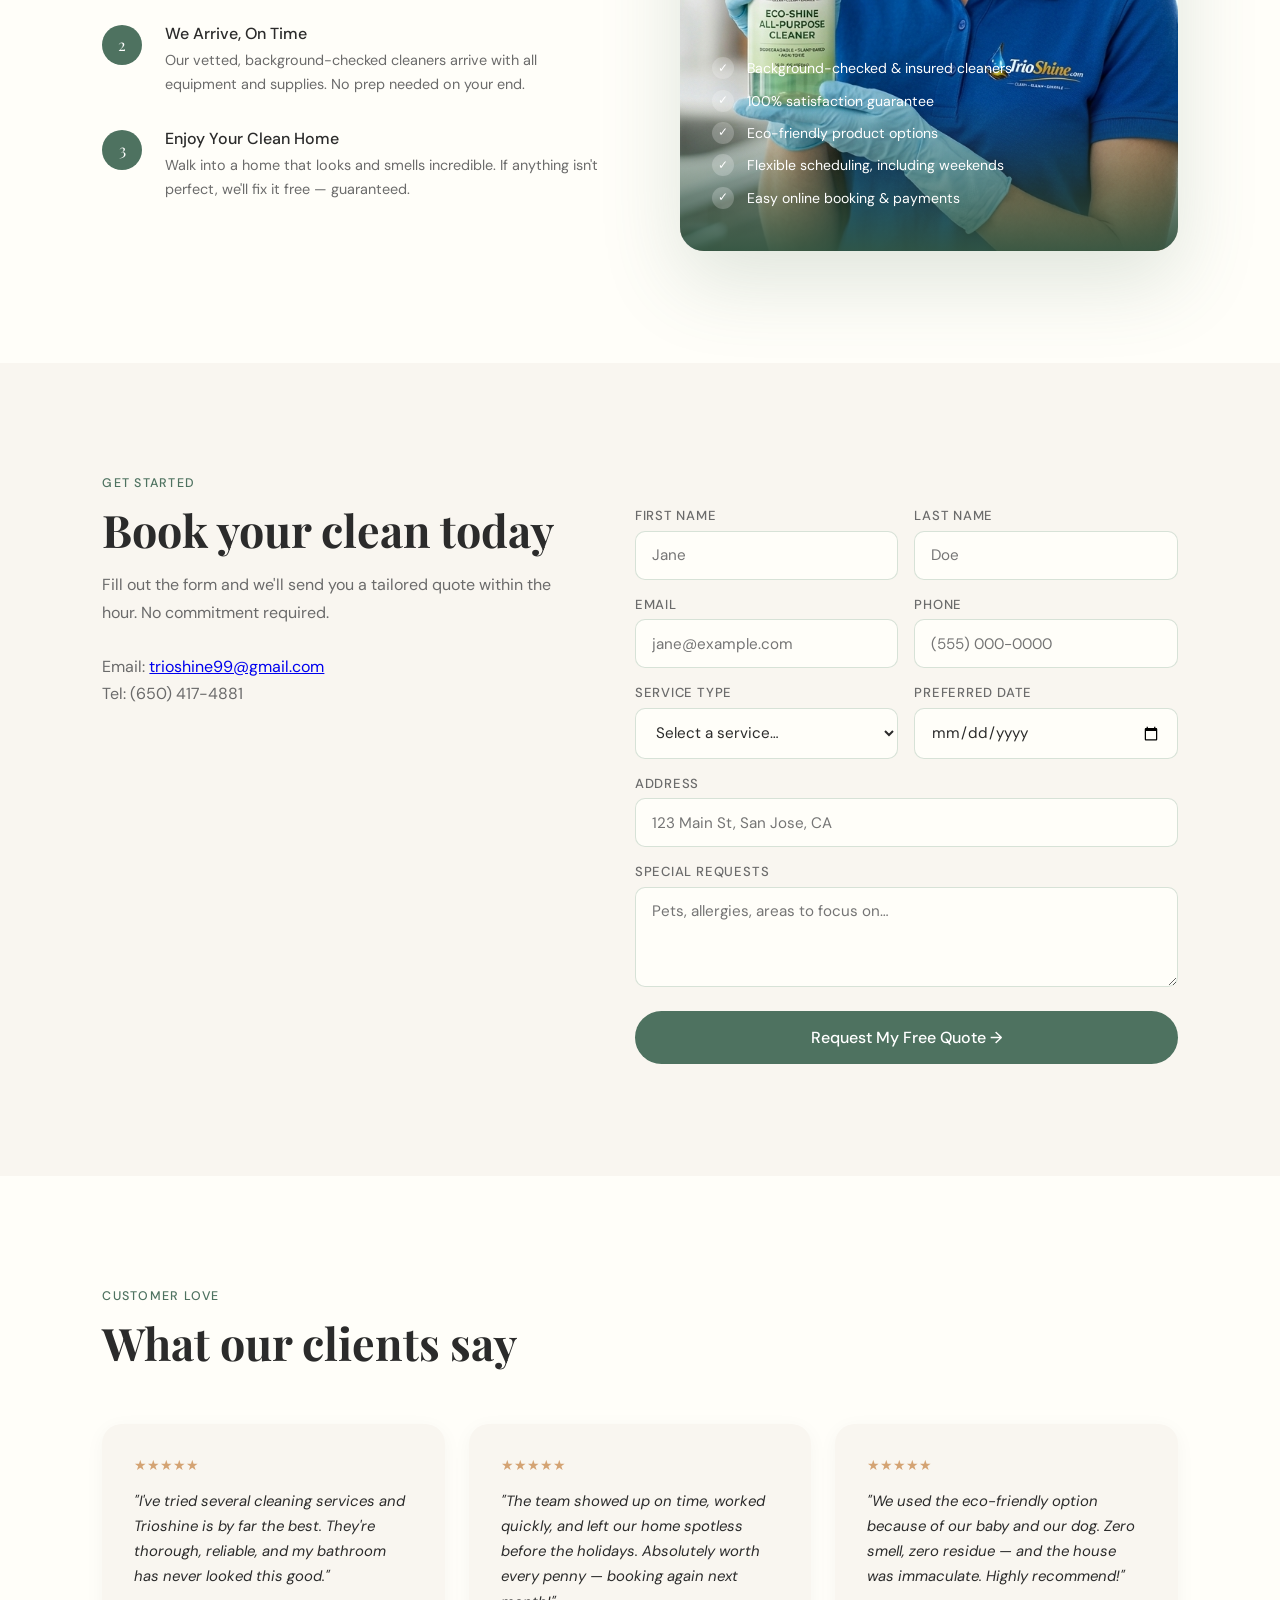
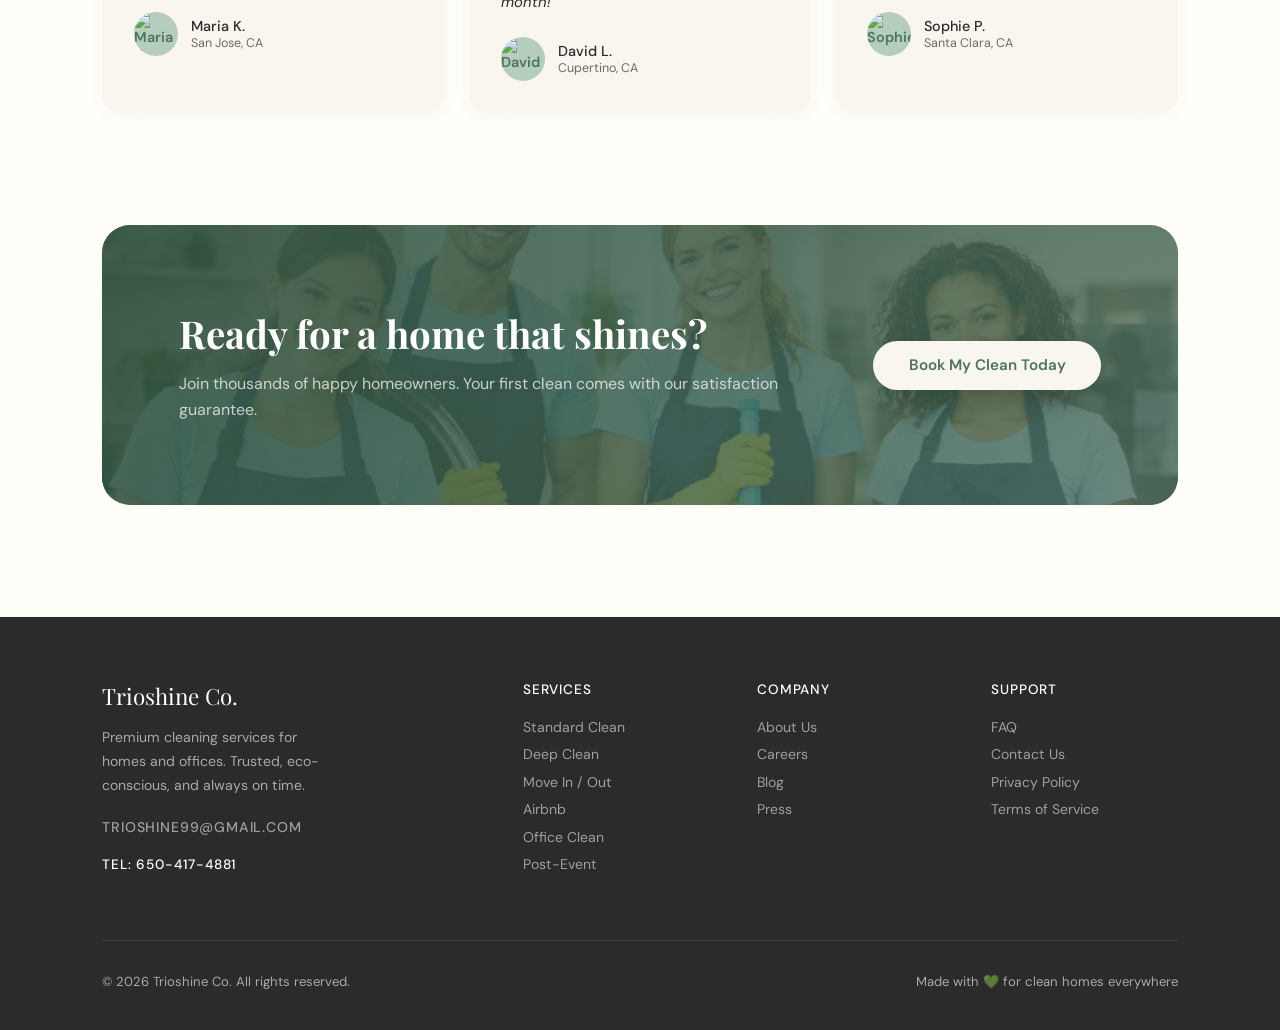
==== commit ba3d2d0c: "wording change - home to space" ====
--- a/index.html
+++ b/index.html
@@ -200,8 +200,8 @@
 <section class="hero">
   <div class="hero-left">
     <div class="hero-badge">Trusted by 2,000+ homeowners</div>
-    <h1>A home that feels <em>truly</em> clean</h1>
-    <p class="hero-desc">We bring meticulous care and eco-friendly products to every corner of your home, or office — so you can enjoy what matters most.</p>
+    <h1>A space that feels <em>truly</em> clean</h1>
+    <p class="hero-desc">We bring meticulous care and eco-friendly products to every corner of your home or office — so you can enjoy what matters most.</p>
     <div class="hero-actions">
       <a href="#booking" class="btn-primary">Get a Free Quote</a>
       <a href="#services" class="btn-ghost">Our Services</a>
@@ -423,7 +423,10 @@
     <div>
       <div class="section-label">Get Started</div>
       <h2 class="section-title">Book your clean today</h2>
-      <p class="section-sub">Fill out the form and we'll send you a tailored quote within the hour. No commitment required.</p>
+      <p class="section-sub">Fill out the form and we'll send you a tailored quote within the hour. No commitment required.<br/><br/>
+        Email:  <a href="mailto:trioshine99@gmail.com">trioshine99@gmail.com</a><br/>
+        Tel: (650) 417-4881<br/>
+      </p>
     </div>
     <form onsubmit="handleSubmit(event)" action="https://docs.google.com/forms/d/e/1FAIpQLSdIQXO9rXuGSI1iV3YjM1A5mvZRJYoLrNU9ttLu4Aiq06c5Ow/formResponse">
       <div class="form-grid">
@@ -531,7 +534,10 @@
   <div class="footer-top">
     <div>
       <div class="footer-logo">Trioshine<span> </span>Co.</div>
-      <p class="footer-desc">Premium cleaning services for homes and offices. Trusted, eco-conscious, and always on time.</p>
+      <p class="footer-desc">Premium cleaning services for homes and offices. Trusted, eco-conscious, and always on time.</p><br/>
+      <div class="footer-col"><h4><a href="mailto:trioshine99@gmail.com">trioshine99@gmail.com</a></h4></div>
+      <div class="footer-col"><h4>Tel: 650-417-4881</h4></div>
+
     </div>
     <div class="footer-col">
       <h4>Services</h4>
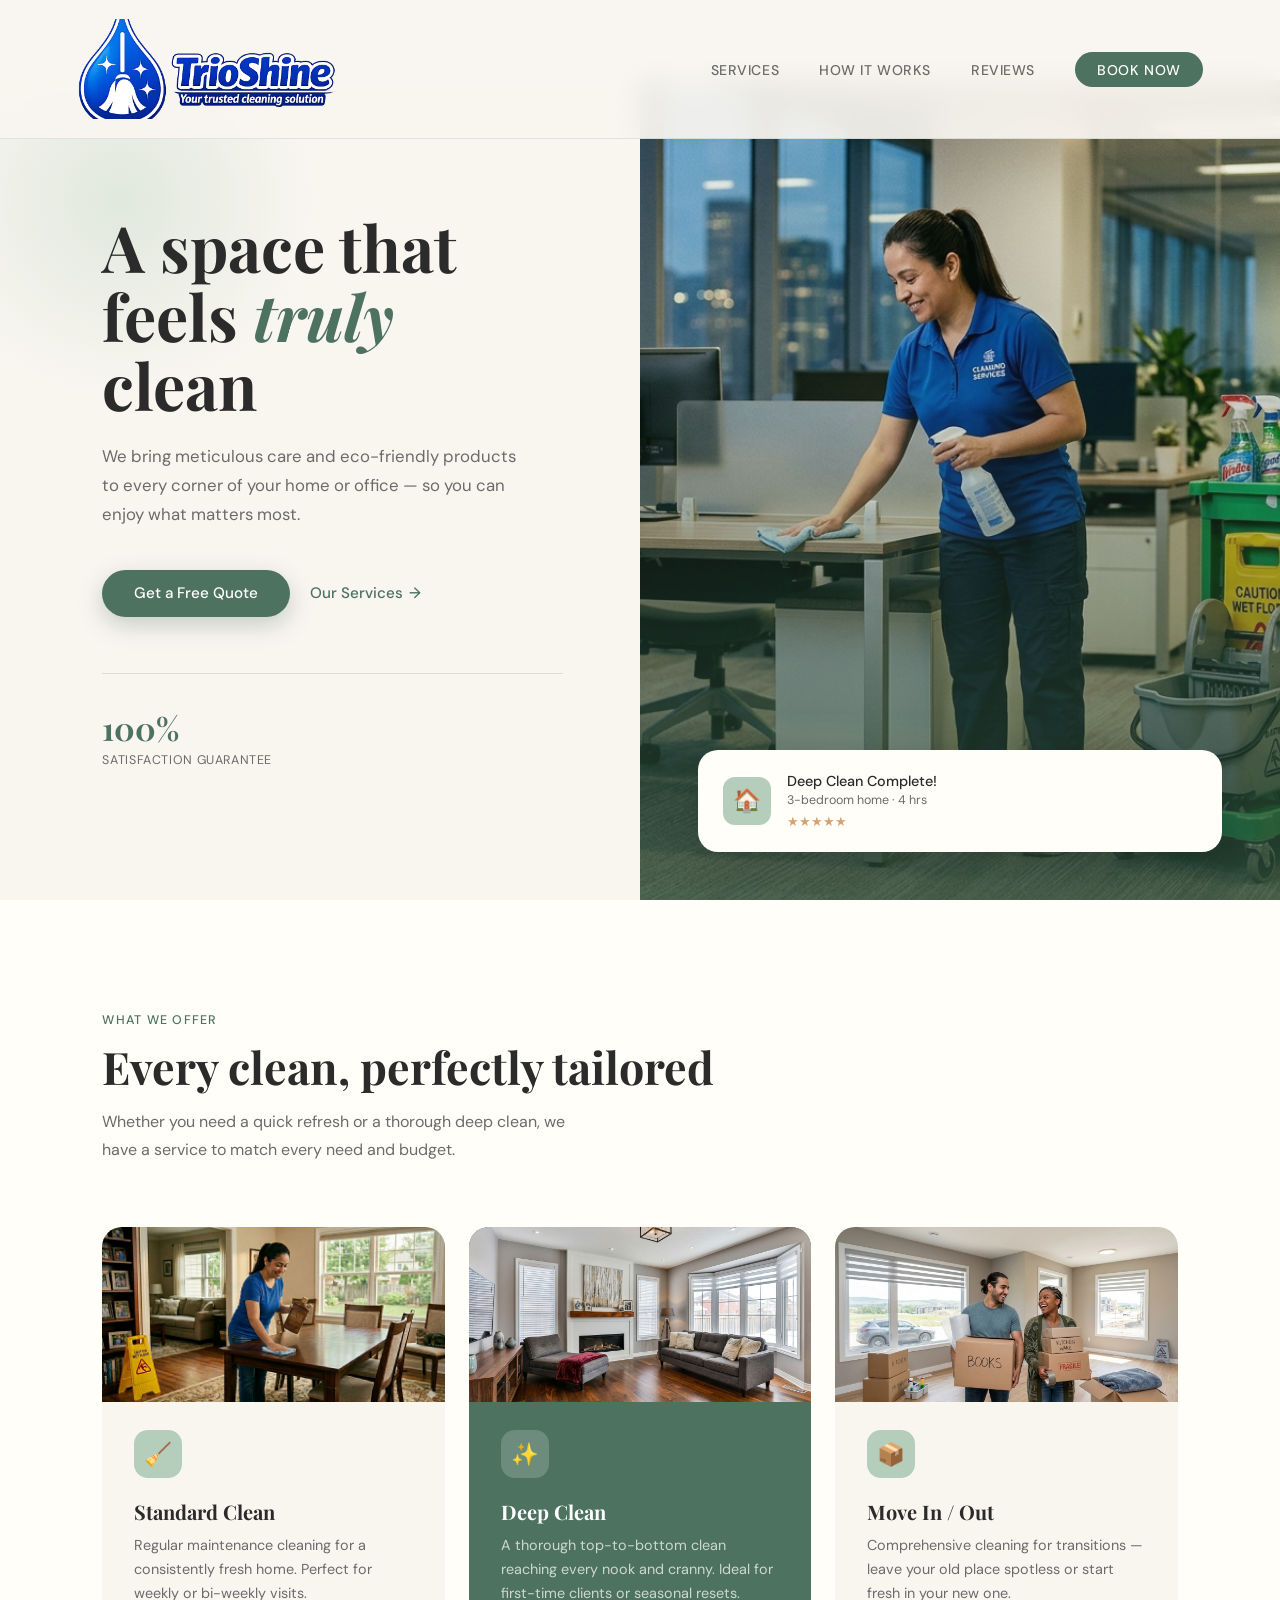
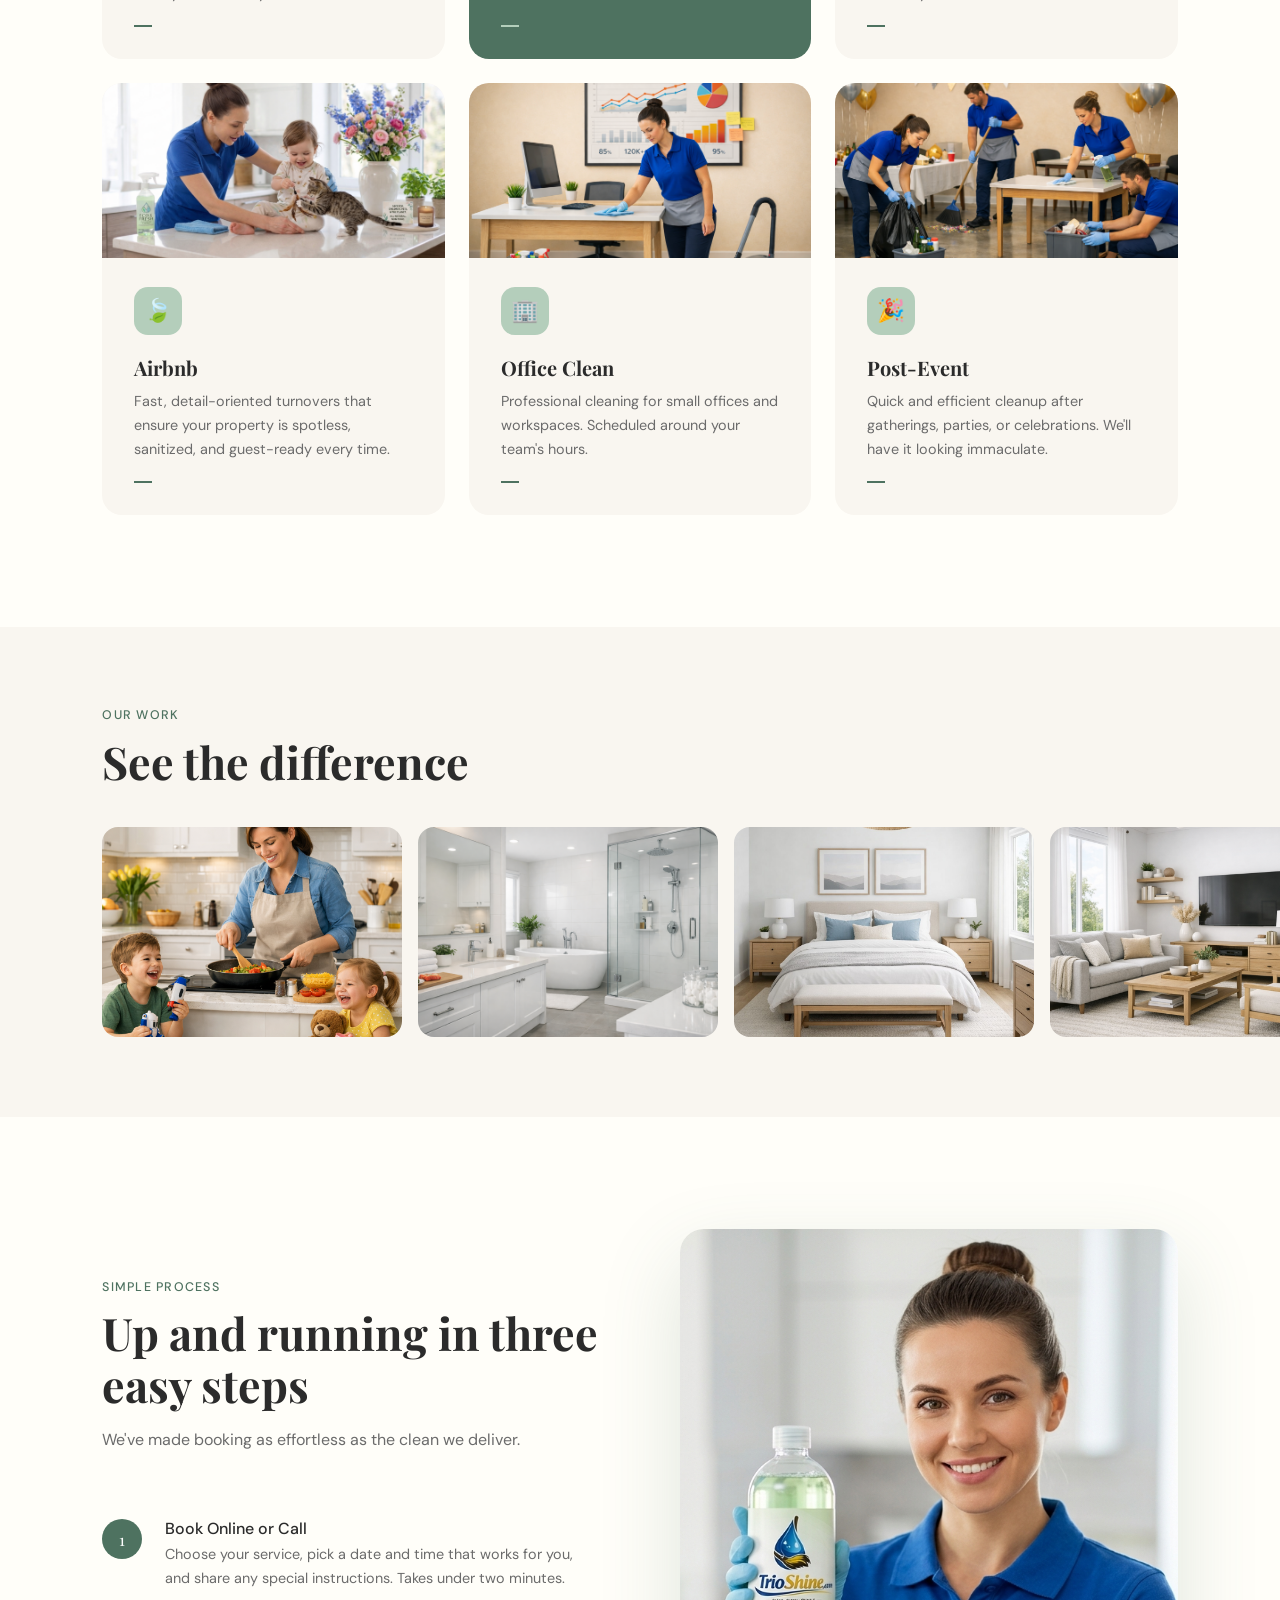
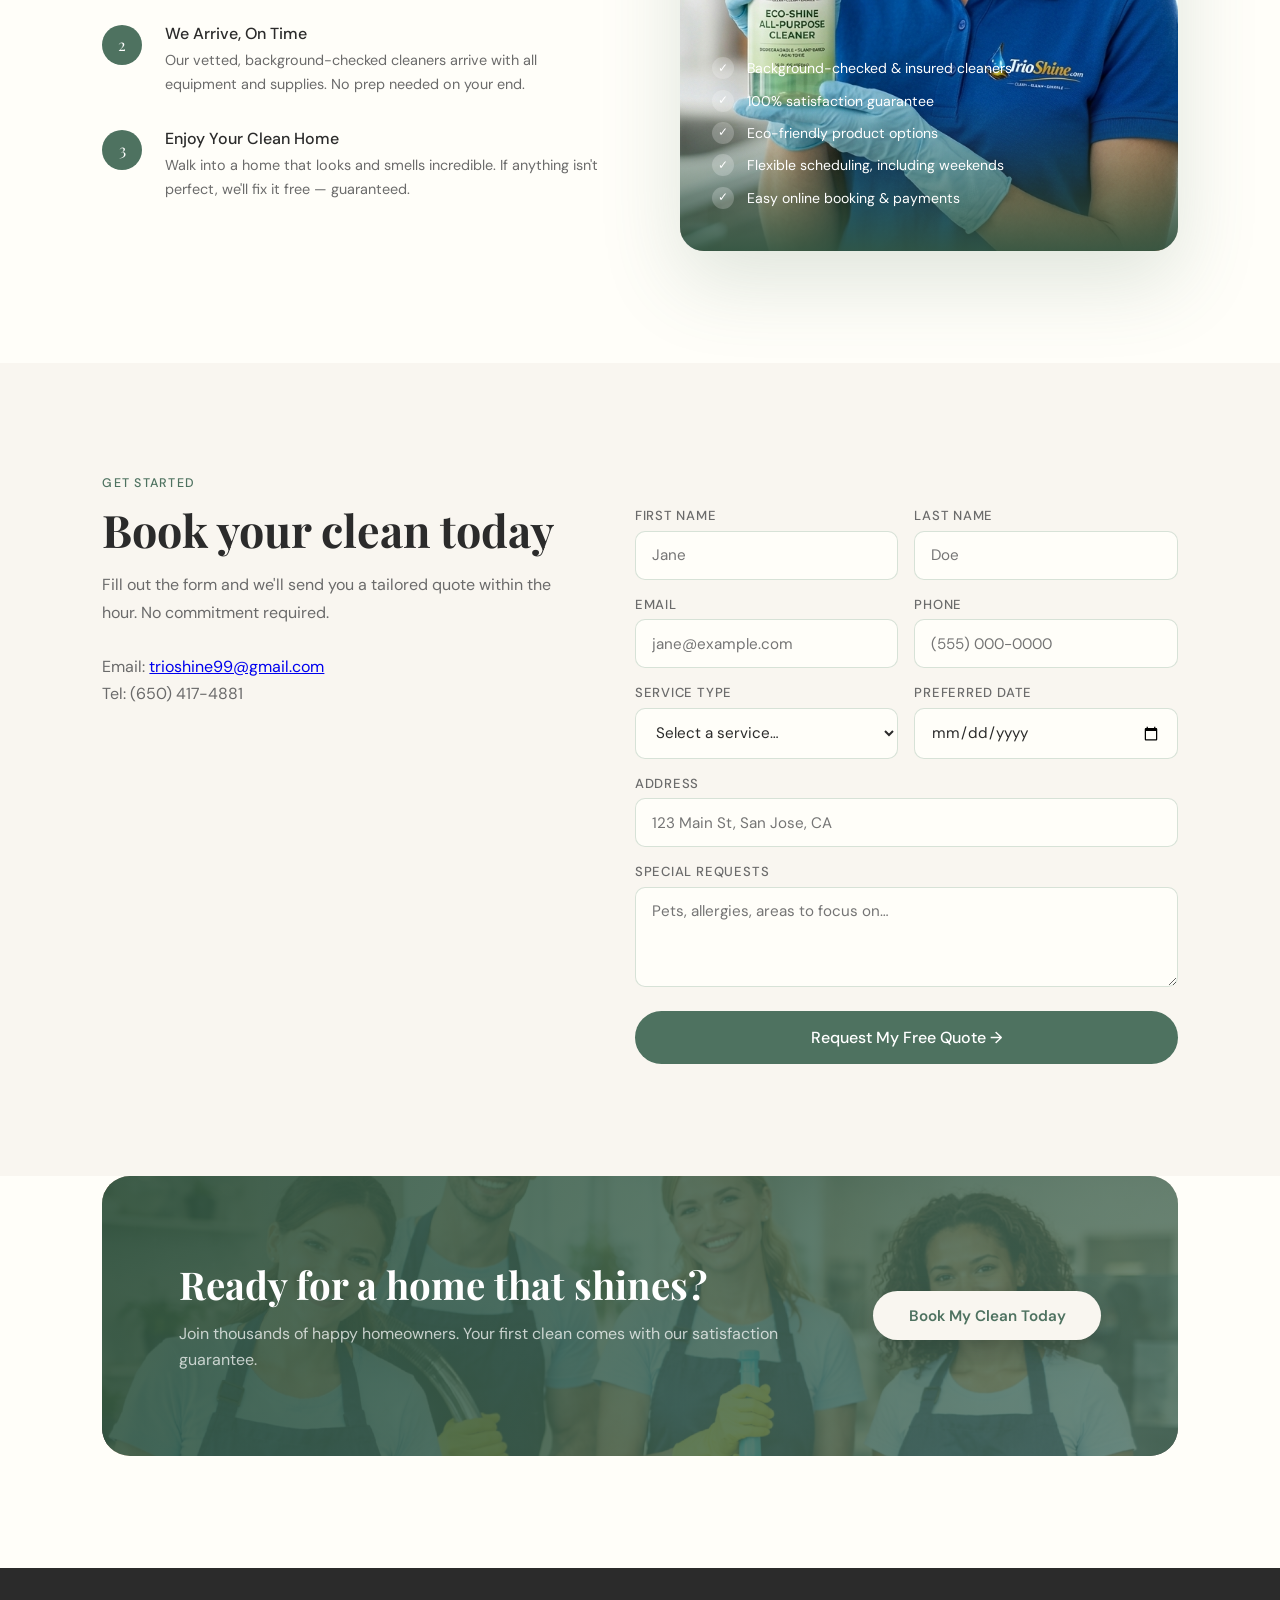
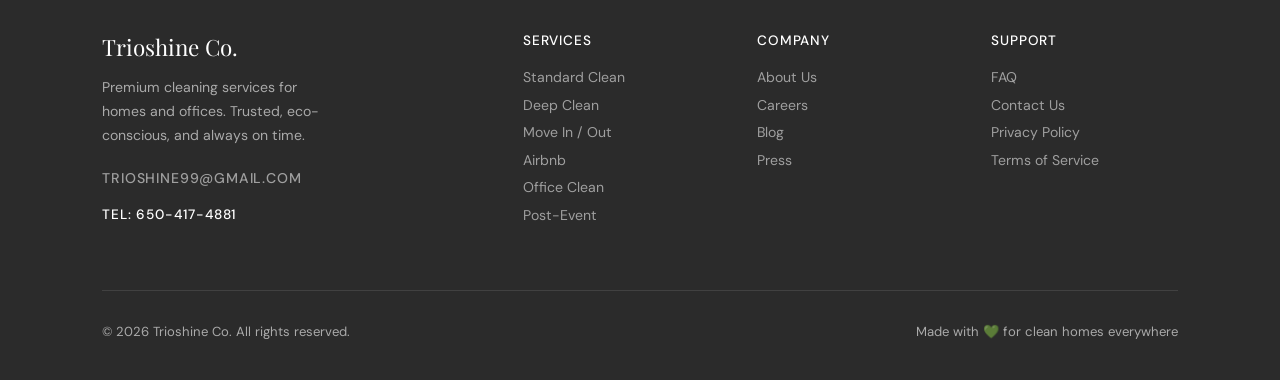
==== commit 09ddbaff: "remove reviews" ====
--- a/index.html
+++ b/index.html
@@ -199,7 +199,9 @@
 <!-- HERO -->
 <section class="hero">
   <div class="hero-left">
-    <div class="hero-badge">Trusted by 2,000+ homeowners</div>
+    <!-- 
+      <div class="hero-badge">Trusted by 2,000+ homeowners</div>
+    -->
     <h1>A space that feels <em>truly</em> clean</h1>
     <p class="hero-desc">We bring meticulous care and eco-friendly products to every corner of your home or office — so you can enjoy what matters most.</p>
     <div class="hero-actions">
@@ -207,8 +209,10 @@
       <a href="#services" class="btn-ghost">Our Services</a>
     </div>
     <div class="hero-stats">
+      <!--
       <div><div class="stat-num">4.9★</div><div class="stat-label">Average Rating</div></div>
       <div><div class="stat-num">2k+</div><div class="stat-label">Happy Clients</div></div>
+      -->
       <div><div class="stat-num">100%</div><div class="stat-label">Satisfaction Guarantee</div></div>
     </div>
   </div>
@@ -428,15 +432,15 @@
         Tel: (650) 417-4881<br/>
       </p>
     </div>
-    <form onsubmit="handleSubmit(event)" action="https://docs.google.com/forms/d/e/1FAIpQLSdIQXO9rXuGSI1iV3YjM1A5mvZRJYoLrNU9ttLu4Aiq06c5Ow/formResponse">
+    <form id="booking-form" action="https://formspree.io/f/xrejrbal" method="POST">
       <div class="form-grid">
-        <div class="form-group"><label>First Name</label><input type="text" id="fname" name="entry.983769900" placeholder="Jane" required></div>
-        <div class="form-group"><label>Last Name</label><input type="text"  id="lname" name="entry.1583471635" placeholder="Doe" required></div>
-        <div class="form-group"><label>Email</label><input type="email" id="email" name="entry.1787408636" placeholder="jane@example.com" required></div>
-        <div class="form-group"><label>Phone</label><input type="tel"       name="entry.1269143728" placeholder="(555) 000-0000"></div>
+        <div class="form-group"><label>First Name</label><input type="text" id="fname" name="first_name" placeholder="Jane" required></div>
+        <div class="form-group"><label>Last Name</label><input type="text"  id="lname" name="last_name" placeholder="Doe" required></div>
+        <div class="form-group"><label>Email</label><input type="email" id="email" name="email" placeholder="jane@example.com" required></div>
+        <div class="form-group"><label>Phone</label><input type="tel" name="phone" placeholder="(555) 000-0000"></div>
         <div class="form-group">
           <label>Service Type</label>
-          <select name="entry.728180400" required>
+          <select name="service" required>
             <option value="">Select a service…</option>
             <option value="Standard Clean">Standard Clean</option>
             <option value="Deep Clean">Deep Clean</option>
@@ -446,9 +450,9 @@
             <option value="Post-Event">Post-Event</option>
           </select>
         </div>
-        <div class="form-group"><label>Preferred Date</label><input type="date" name="entry.1251851600" required></div>
-        <div class="form-group full"><label>Address</label><input type="text" name="entry.1491249133" placeholder="123 Main St, San Jose, CA" required></div>
-        <div class="form-group full"><label>Special Requests</label><textarea name="entry.205088641" placeholder="Pets, allergies, areas to focus on…"></textarea></div>
+        <div class="form-group"><label>Preferred Date</label><input type="date" name="date" required></div>
+        <div class="form-group full"><label>Address</label><input type="text" name="address" placeholder="123 Main St, San Jose, CA" required></div>
+        <div class="form-group full"><label>Special Requests</label><textarea name="message" placeholder="Pets, allergies, areas to focus on…"></textarea></div>
         <button type="submit" class="submit-btn">Request My Free Quote →</button>
       </div>
     </form>
@@ -456,6 +460,7 @@
 </section>
 
 <!-- TESTIMONIALS -->
+<!--
 <section class="testimonials" id="reviews">
   <div class="section-label">Customer Love</div>
   <h2 class="section-title">What our clients say</h2>
@@ -466,11 +471,6 @@
       <p class="review-text">"I've tried several cleaning services and Trioshine is by far the best. They're thorough, reliable, and my bathroom has never looked this good."</p>
       <div class="reviewer">
         <div class="reviewer-avatar">
-          <!--
-          📸 FOTO DE CLIENTE — María
-          Cambia a: src="images/maria.jpg"
-          Si no tienes foto, borra el <img> y escribe las iniciales: MK
-          -->
           <img src="https://images.unsplash.com/photo-1494790108377-be9c29b29330?w=100&q=80" alt="Maria K." />
         </div>
         <div><div class="reviewer-name">Maria K.</div><div class="reviewer-loc">San Jose, CA</div></div>
@@ -482,10 +482,6 @@
       <p class="review-text">"The team showed up on time, worked quickly, and left our home spotless before the holidays. Absolutely worth every penny — booking again next month!"</p>
       <div class="reviewer">
         <div class="reviewer-avatar">
-          <!--
-          📸 FOTO DE CLIENTE — David
-          Cambia a: src="images/david.jpg"
-          -->
           <img src="https://images.unsplash.com/photo-1507003211169-0a1dd7228f2d?w=100&q=80" alt="David L." />
         </div>
         <div><div class="reviewer-name">David L.</div><div class="reviewer-loc">Cupertino, CA</div></div>
@@ -497,10 +493,6 @@
       <p class="review-text">"We used the eco-friendly option because of our baby and our dog. Zero smell, zero residue — and the house was immaculate. Highly recommend!"</p>
       <div class="reviewer">
         <div class="reviewer-avatar">
-          <!--
-          📸 FOTO DE CLIENTE — Sophie
-          Cambia a: src="images/sophie.jpg"
-          -->
           <img src="https://images.unsplash.com/photo-1438761681033-6461ffad8d80?w=100&q=80" alt="Sophie P." />
         </div>
         <div><div class="reviewer-name">Sophie P.</div><div class="reviewer-loc">Santa Clara, CA</div></div>
@@ -509,6 +501,7 @@
 
   </div>
 </section>
+-->
 
 <!-- CTA BANNER -->
 <div class="cta-section">
@@ -570,13 +563,29 @@
 </footer>
 
 <script>
-function handleSubmit(e) {
-  //e.preventDefault();
-  const btn = e.target.querySelector('.submit-btn');
-  btn.textContent = '✓ Request Sent! We\'ll be in touch soon.';
-  btn.style.background = '#7a9e87';
+const bookingForm = document.getElementById('booking-form');
+bookingForm.addEventListener('submit', async function(e) {
+  e.preventDefault();
+  const btn = bookingForm.querySelector('.submit-btn');
+  btn.textContent = 'Sending…';
   btn.disabled = true;
-}
+
+  const response = await fetch(bookingForm.action, {
+    method: 'POST',
+    body: new FormData(bookingForm),
+    headers: { 'Accept': 'application/json' }
+  });
+
+  if (response.ok) {
+    btn.textContent = '✓ Request Sent! We\'ll be in touch soon.';
+    btn.style.background = '#7a9e87';
+    bookingForm.reset();
+  } else {
+    btn.textContent = 'Something went wrong. Please try again.';
+    btn.style.background = '#c0392b';
+    btn.disabled = false;
+  }
+});
 </script>
 </body>
 </html>
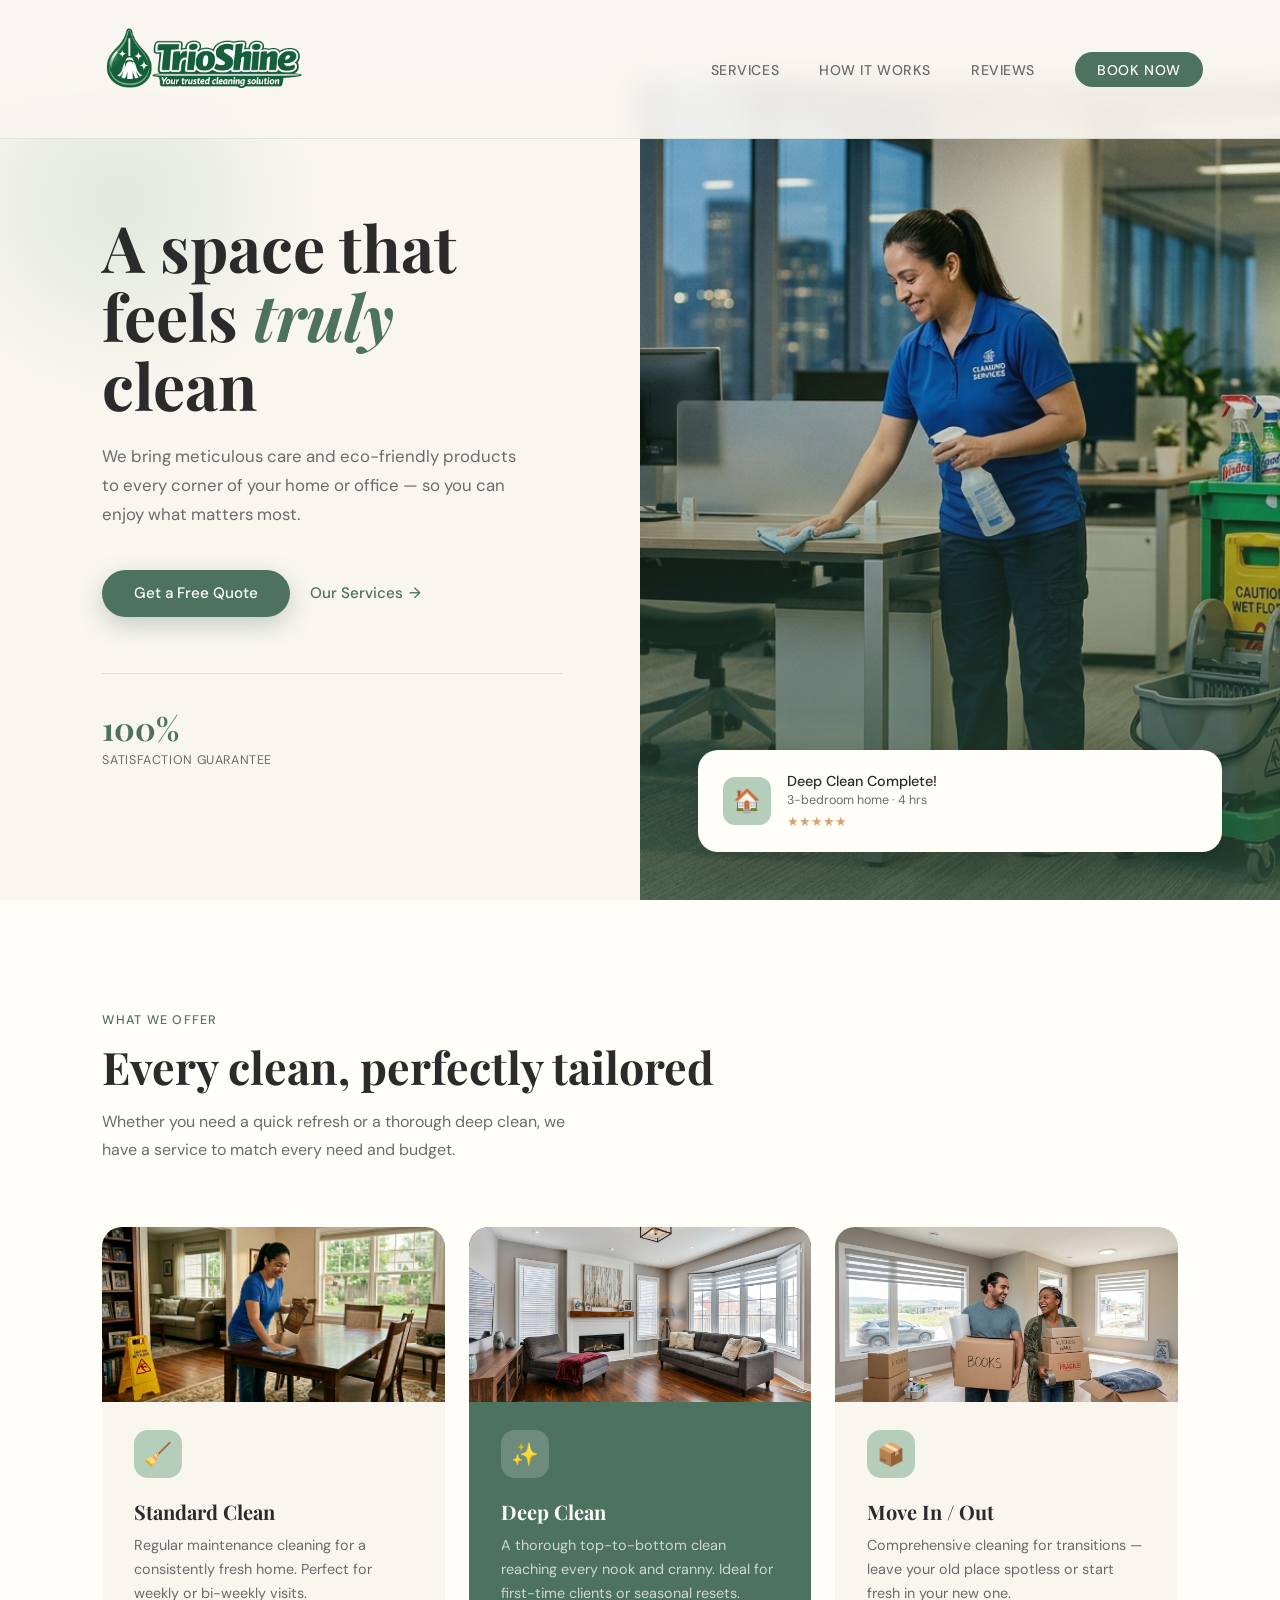
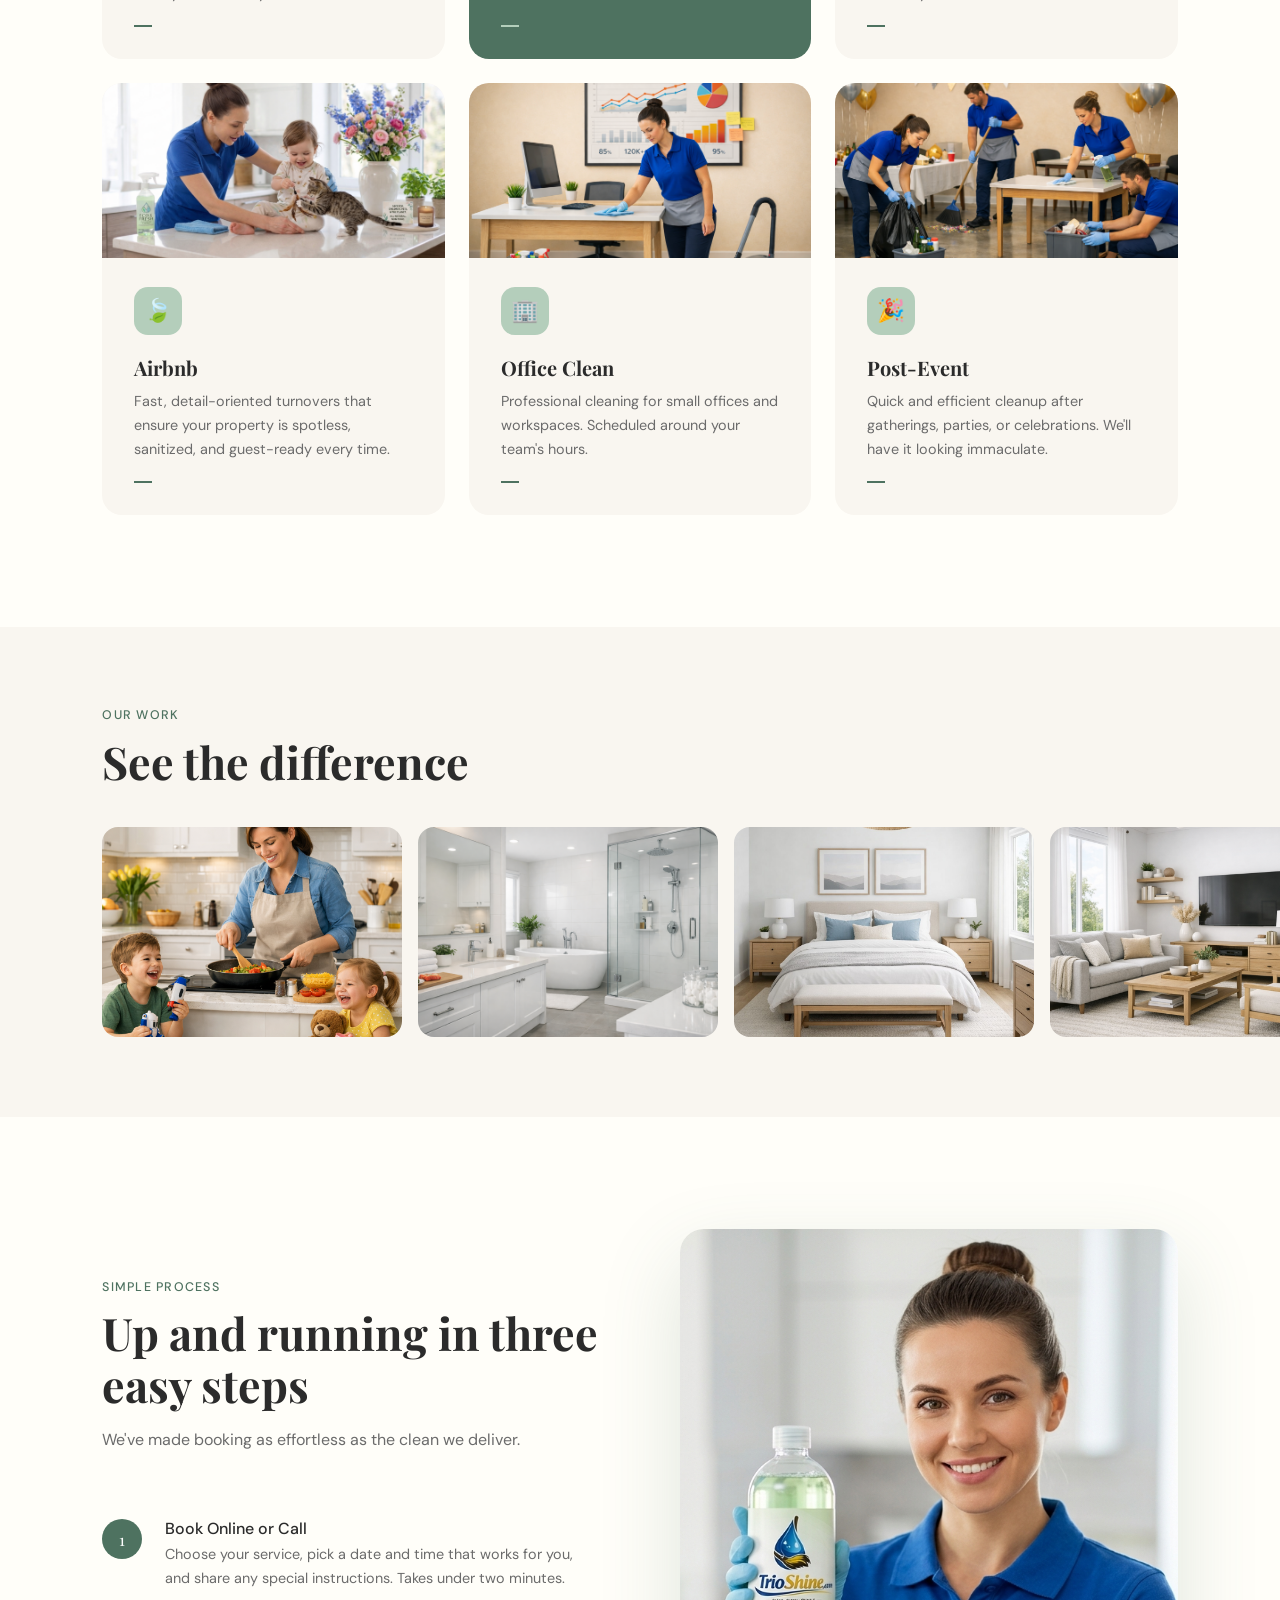
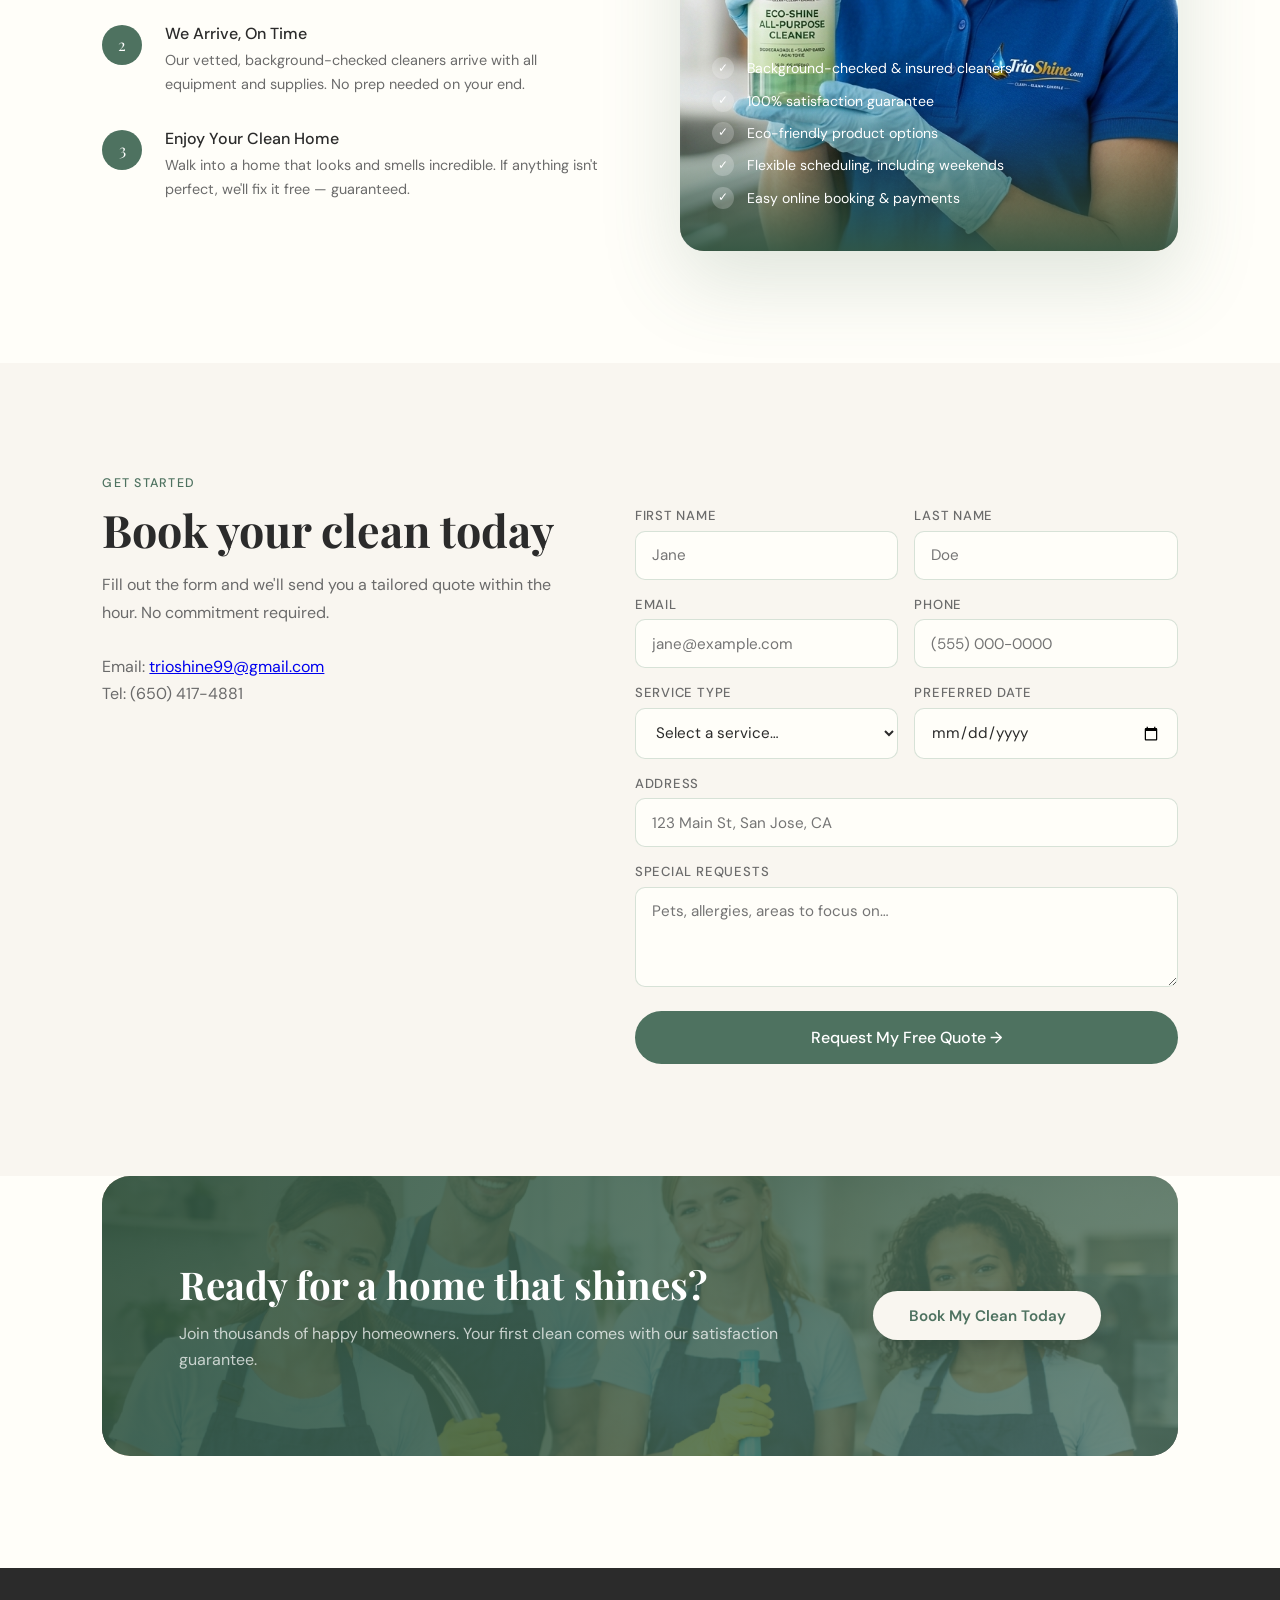
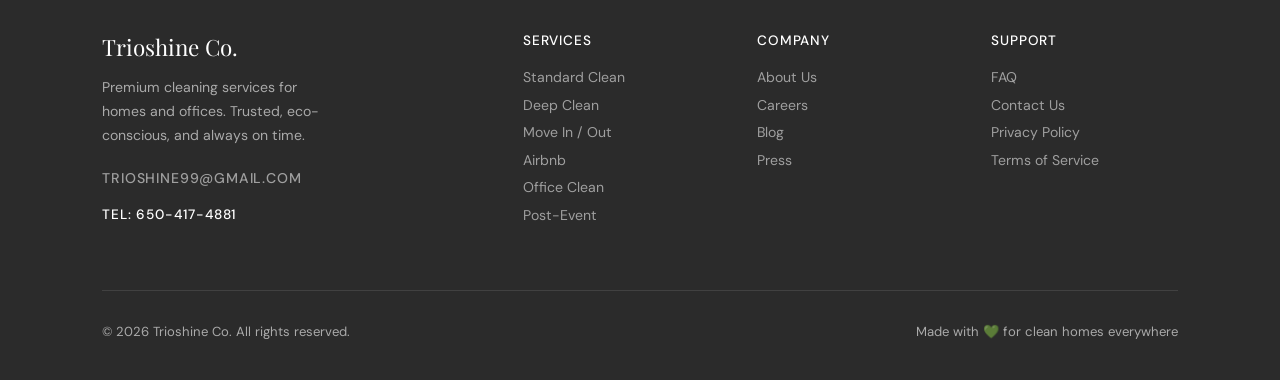
==== commit 08bd68c7: "modified logo" ====
--- a/index.html
+++ b/index.html
@@ -41,7 +41,8 @@
   .logo span { color: var(--accent); font-style: italic; }
    -->
    <!-- .logo { background-image: url(Images/logo.jpeg); width: 390px; height: 150px; background-position: 50%; background-size: cover; } -->
-   .logo { background-image: url(Images/trioshine_logo2.png); width: 260px; height: 100px; background-position: 50%; background-size: cover; }
+   <!-- .logo { background-image: url(Images/trioshine_logo2.png); width: 260px; height: 100px; background-position: 50%; background-size: cover; } -->
+   .logo { background-image: url(Images/trioshine_logo_260x100.png); width: 260px; height: 100px; background-position: 50%; background-size: cover; }
   .nav-links { display: flex; gap: 2.5rem; list-style: none; }
   .nav-links a { text-decoration: none; font-size: 0.88rem; font-weight: 500; color: var(--mid); letter-spacing: 0.04em; text-transform: uppercase; transition: color 0.2s; }
   .nav-links a:hover { color: var(--sage-dark); }
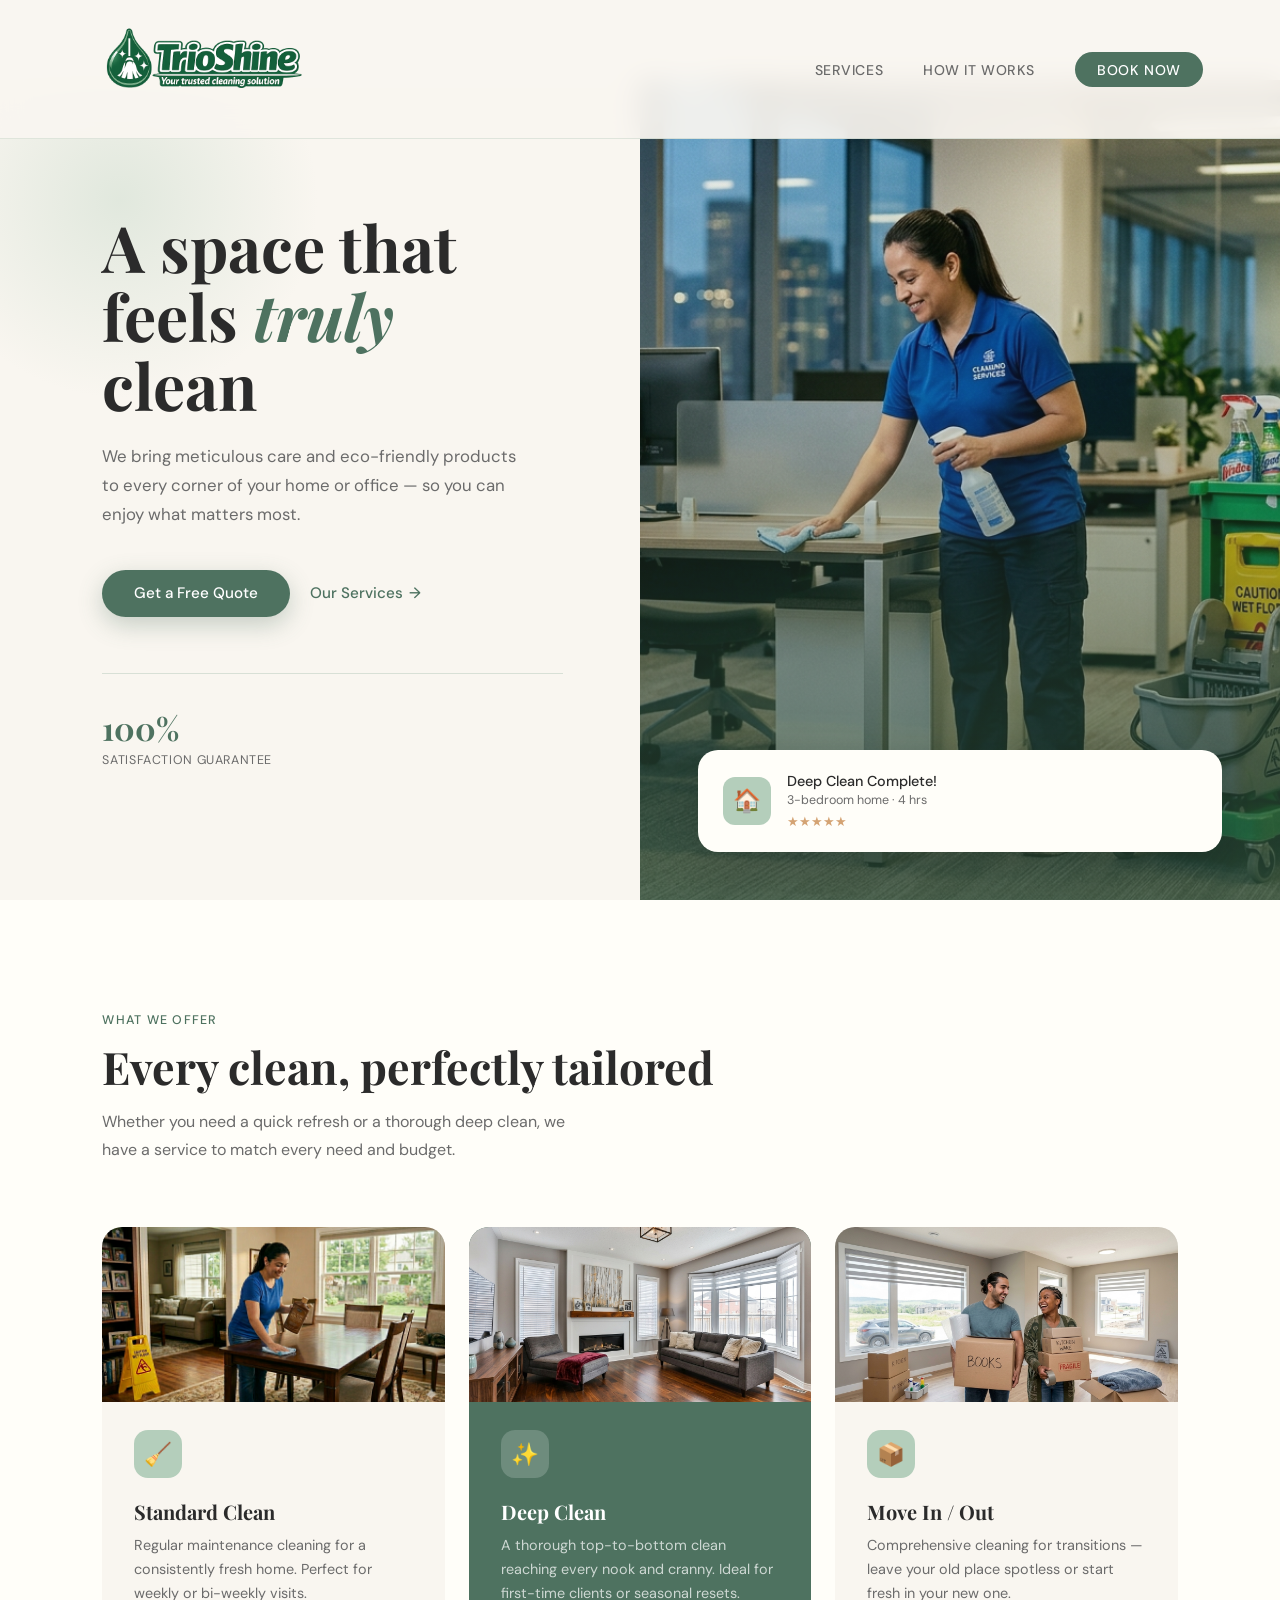
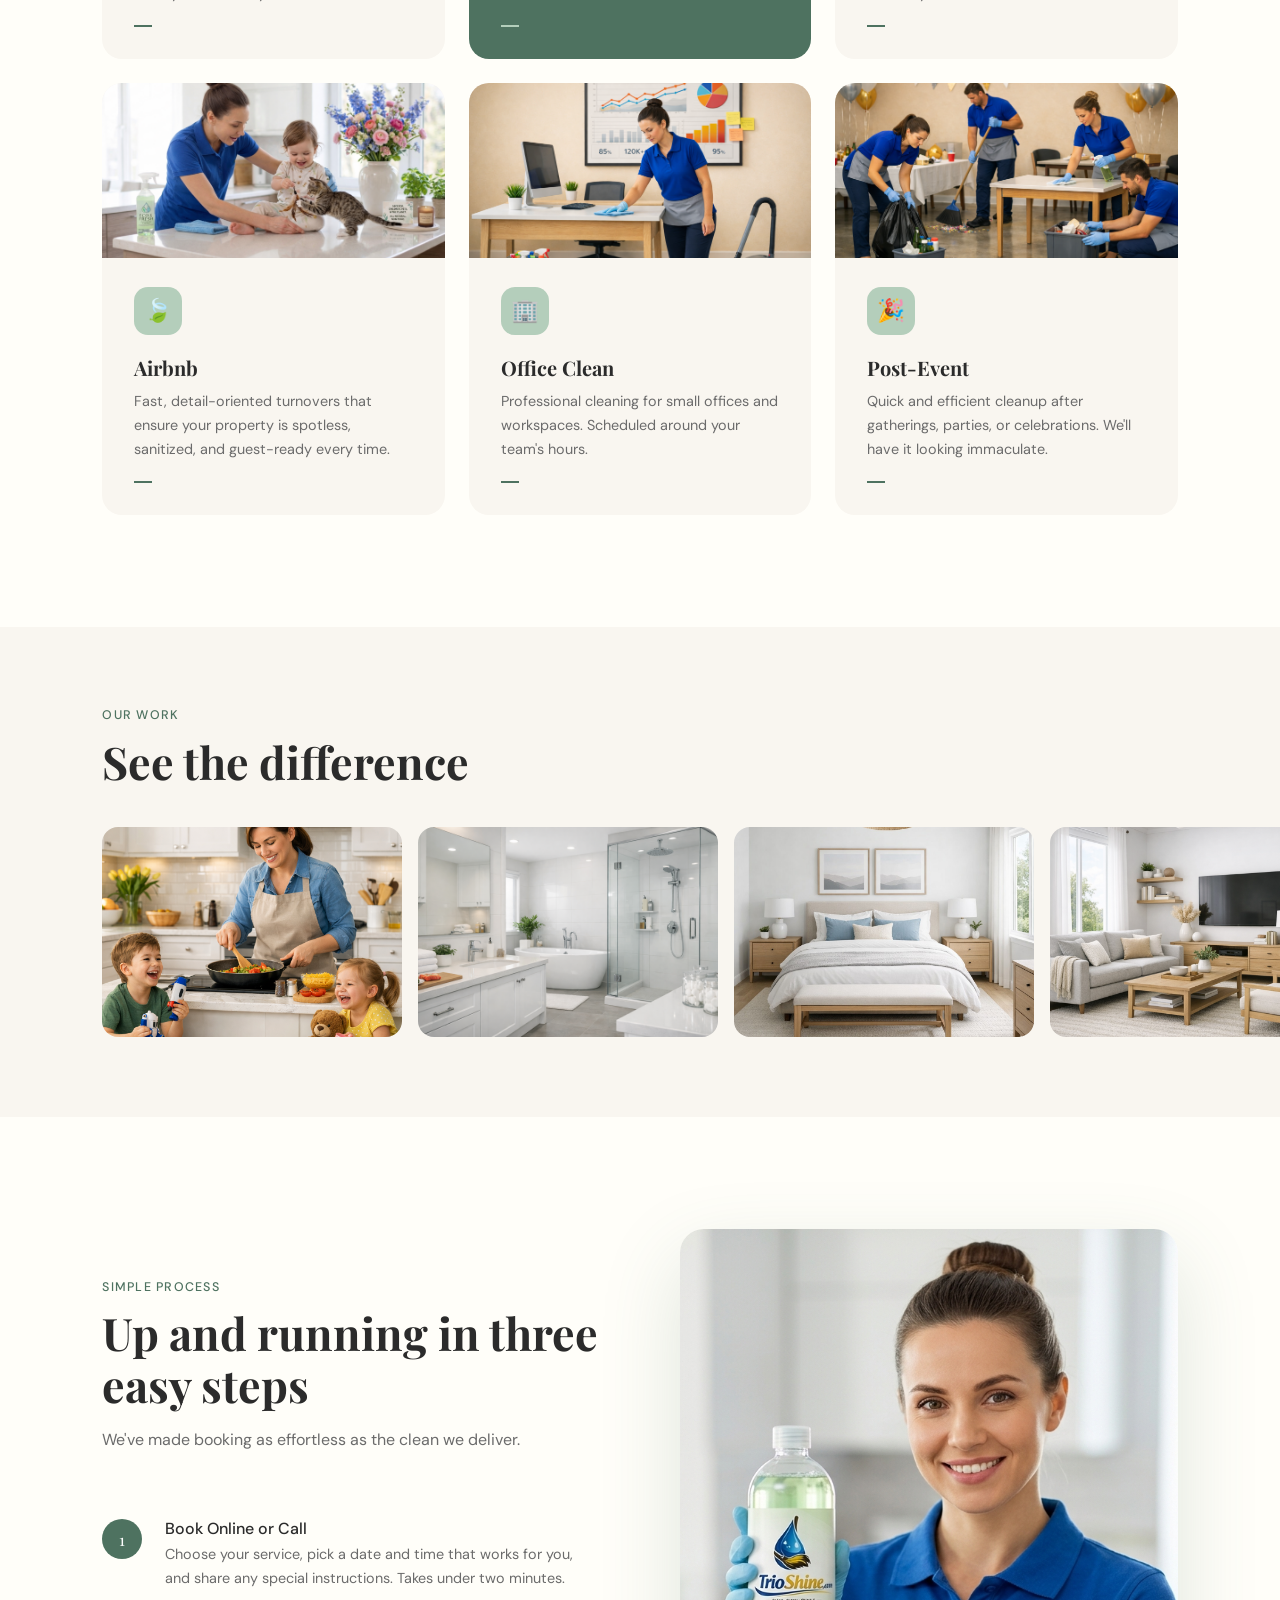
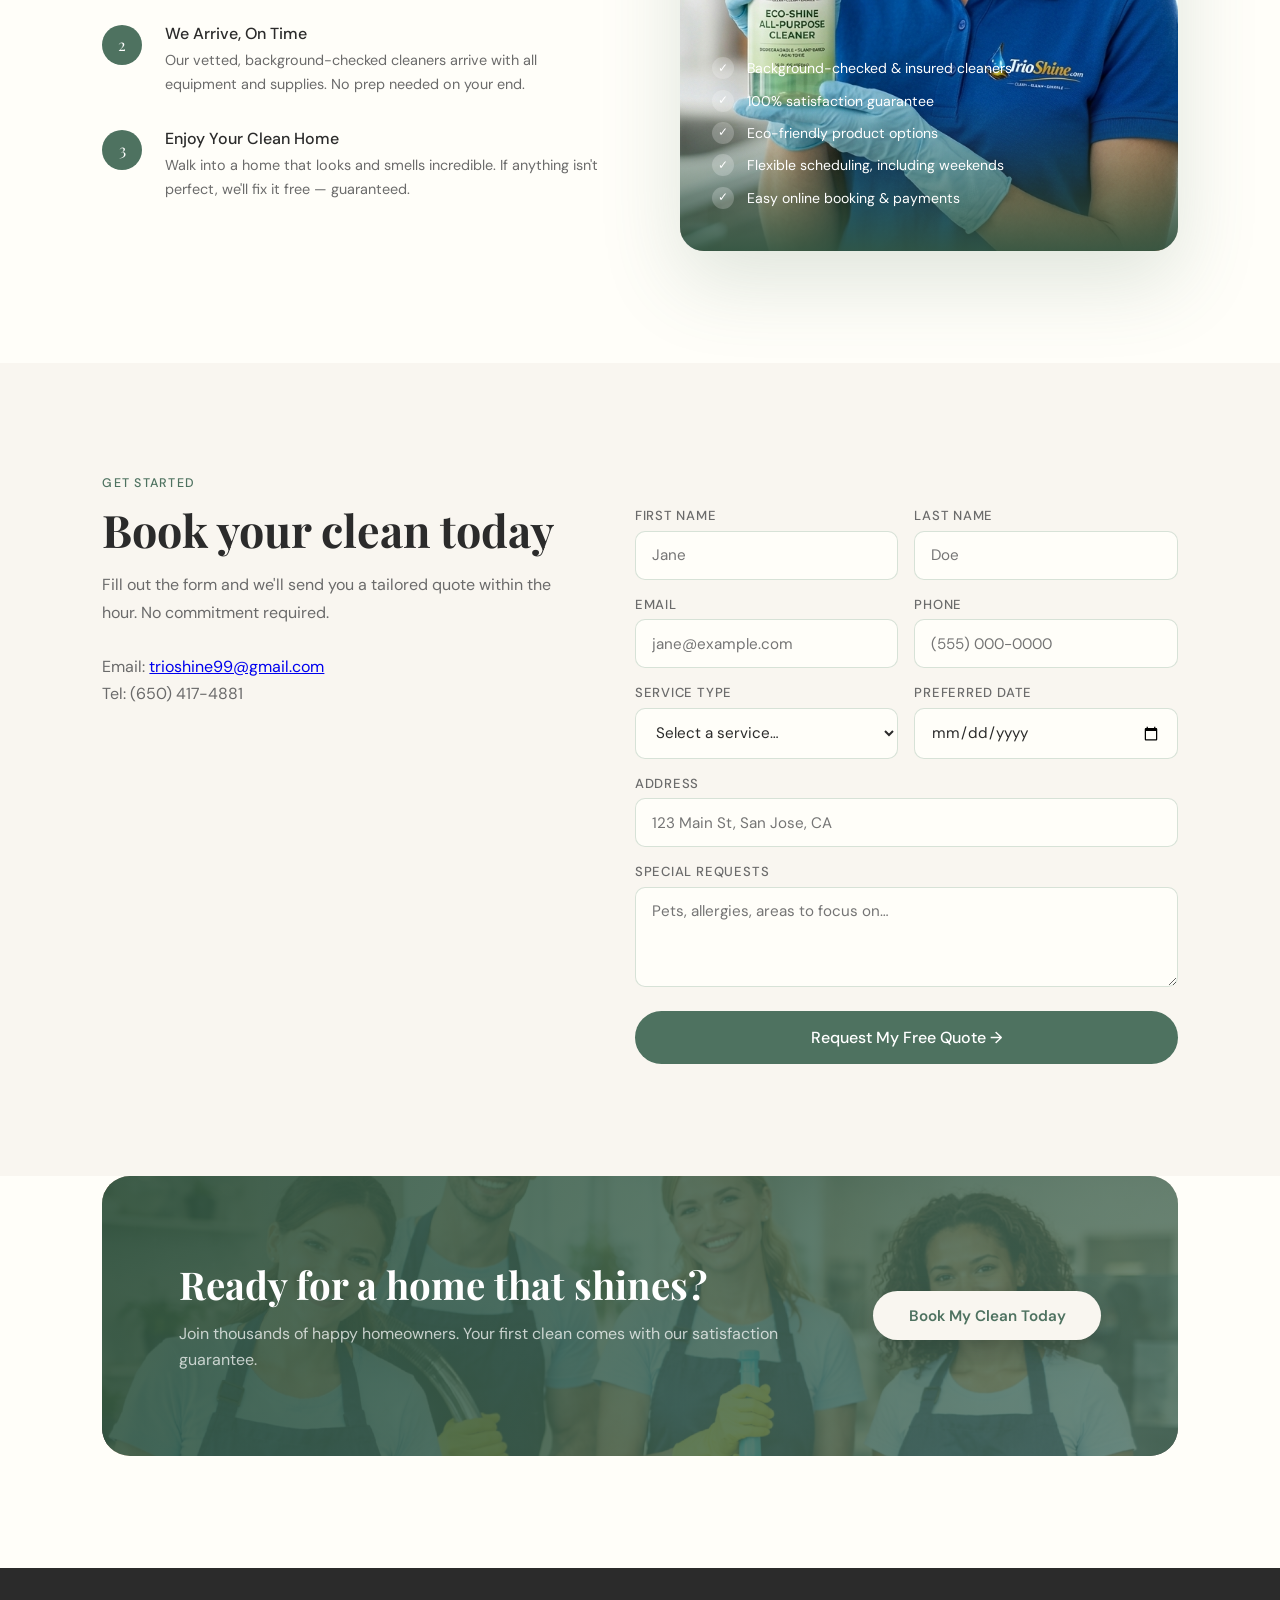
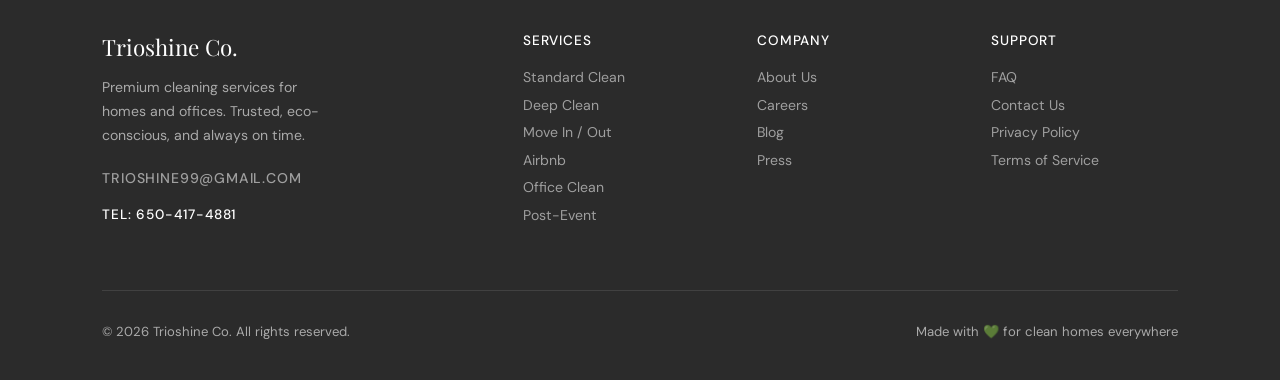
==== commit e5cee93b: "remove REVIEWS link" ====
--- a/index.html
+++ b/index.html
@@ -192,7 +192,7 @@
   <ul class="nav-links">
     <li><a href="#services">Services</a></li>
     <li><a href="#how">How It Works</a></li>
-    <li><a href="#reviews">Reviews</a></li>
+    <!-- <li><a href="#reviews">Reviews</a></li> -->
     <li><a href="#booking" class="nav-cta">Book Now</a></li>
   </ul>
 </nav>
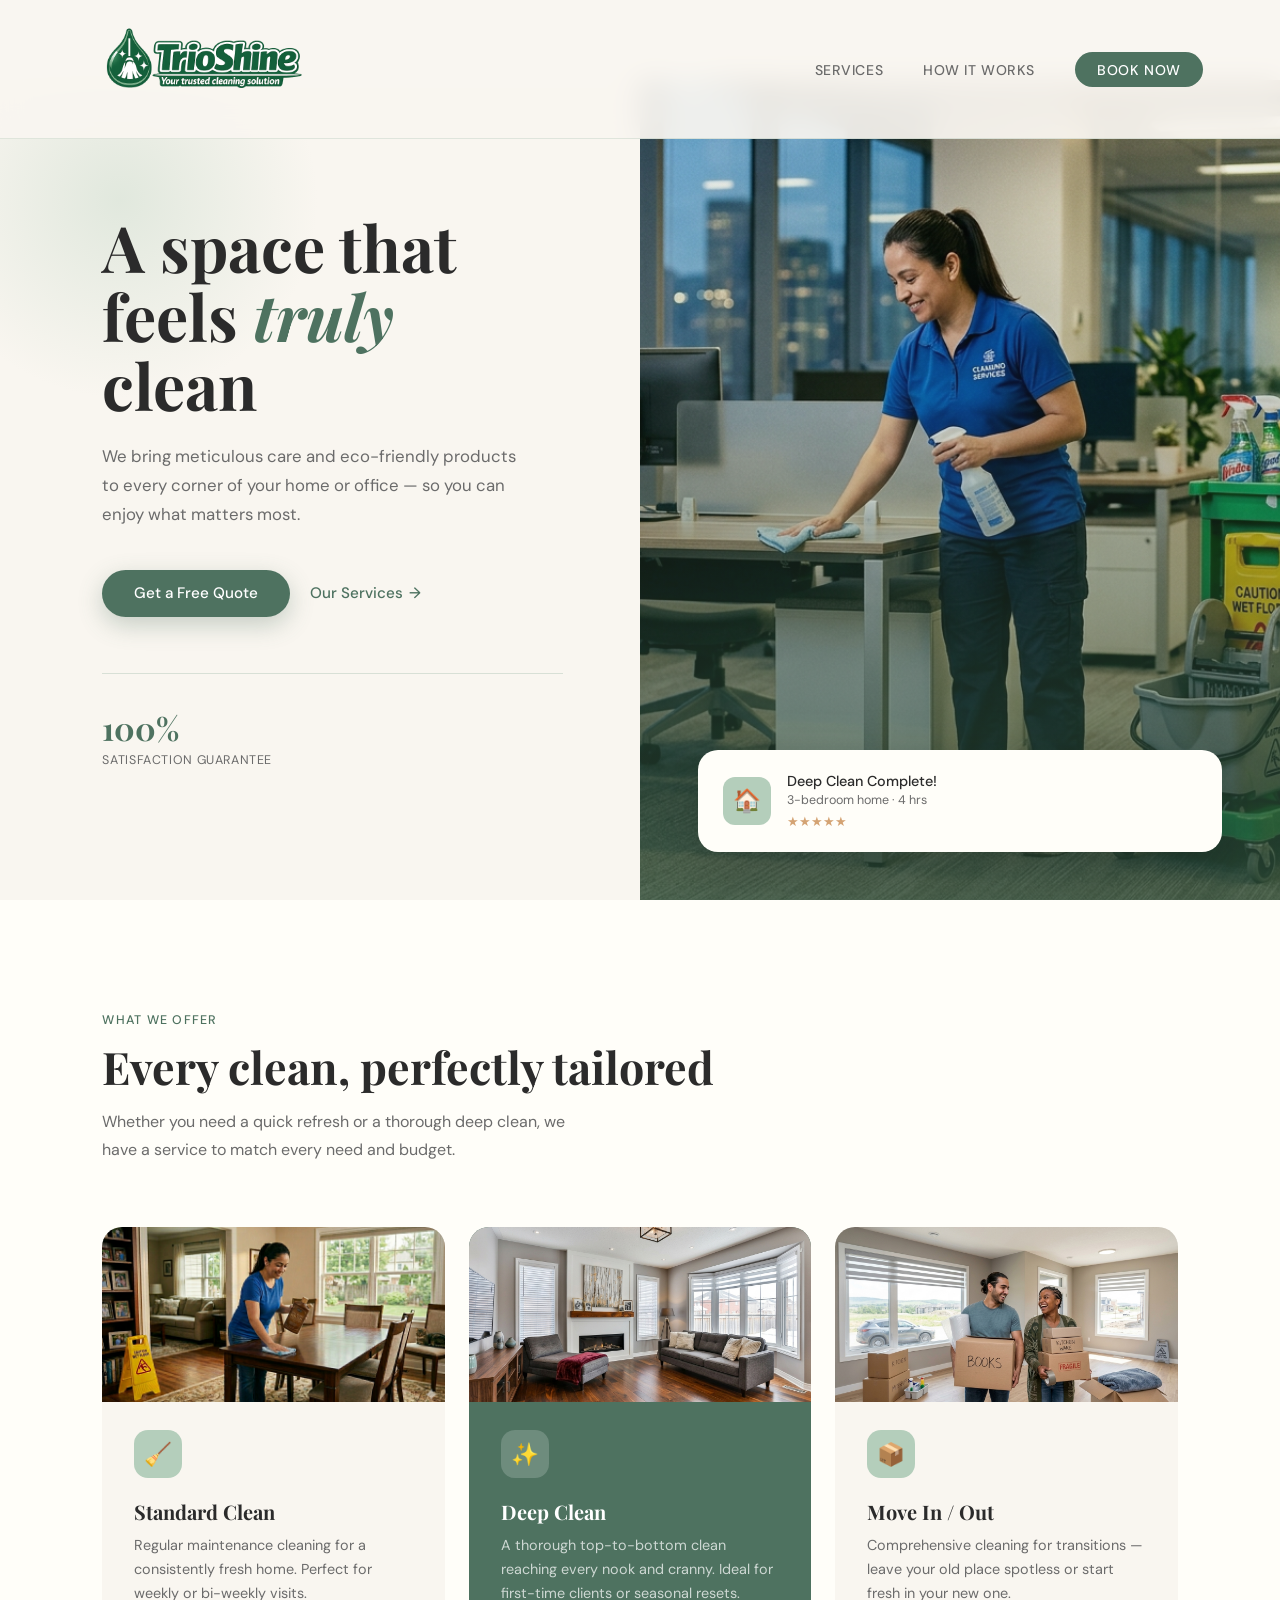
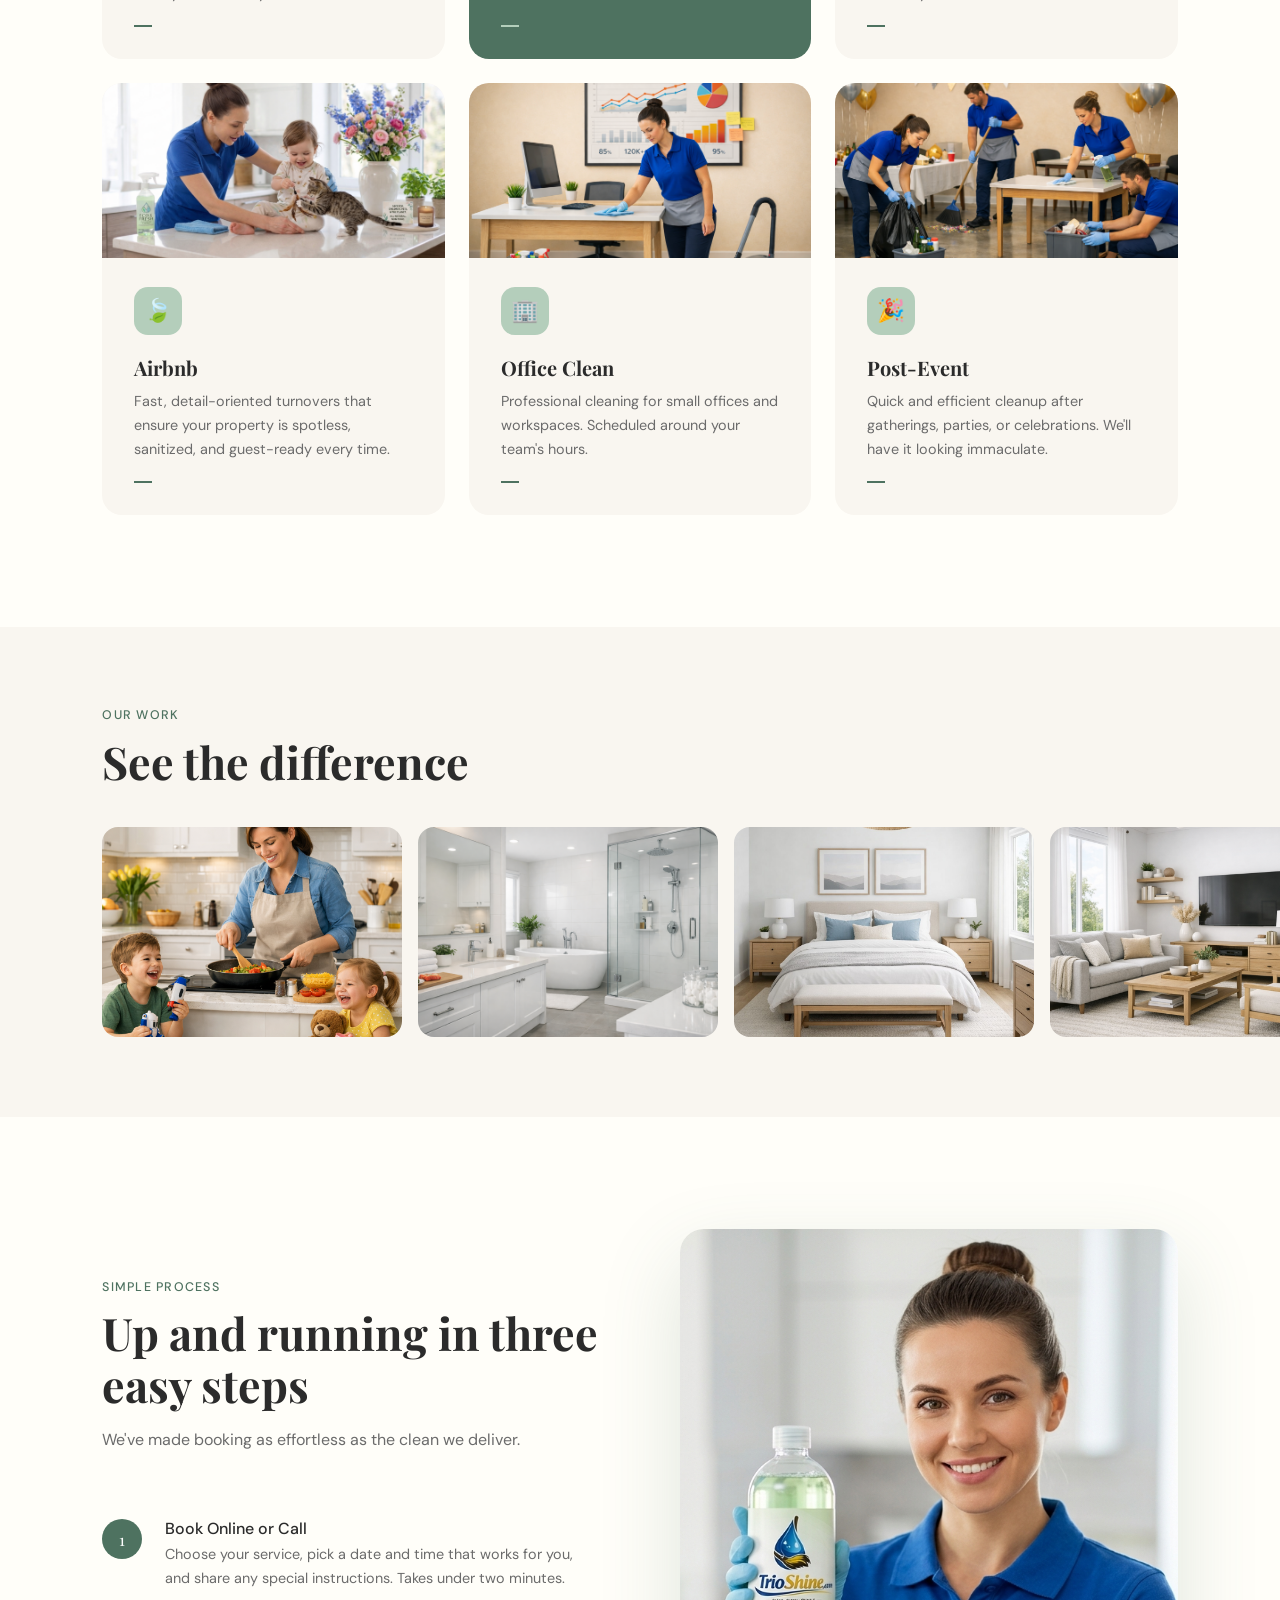
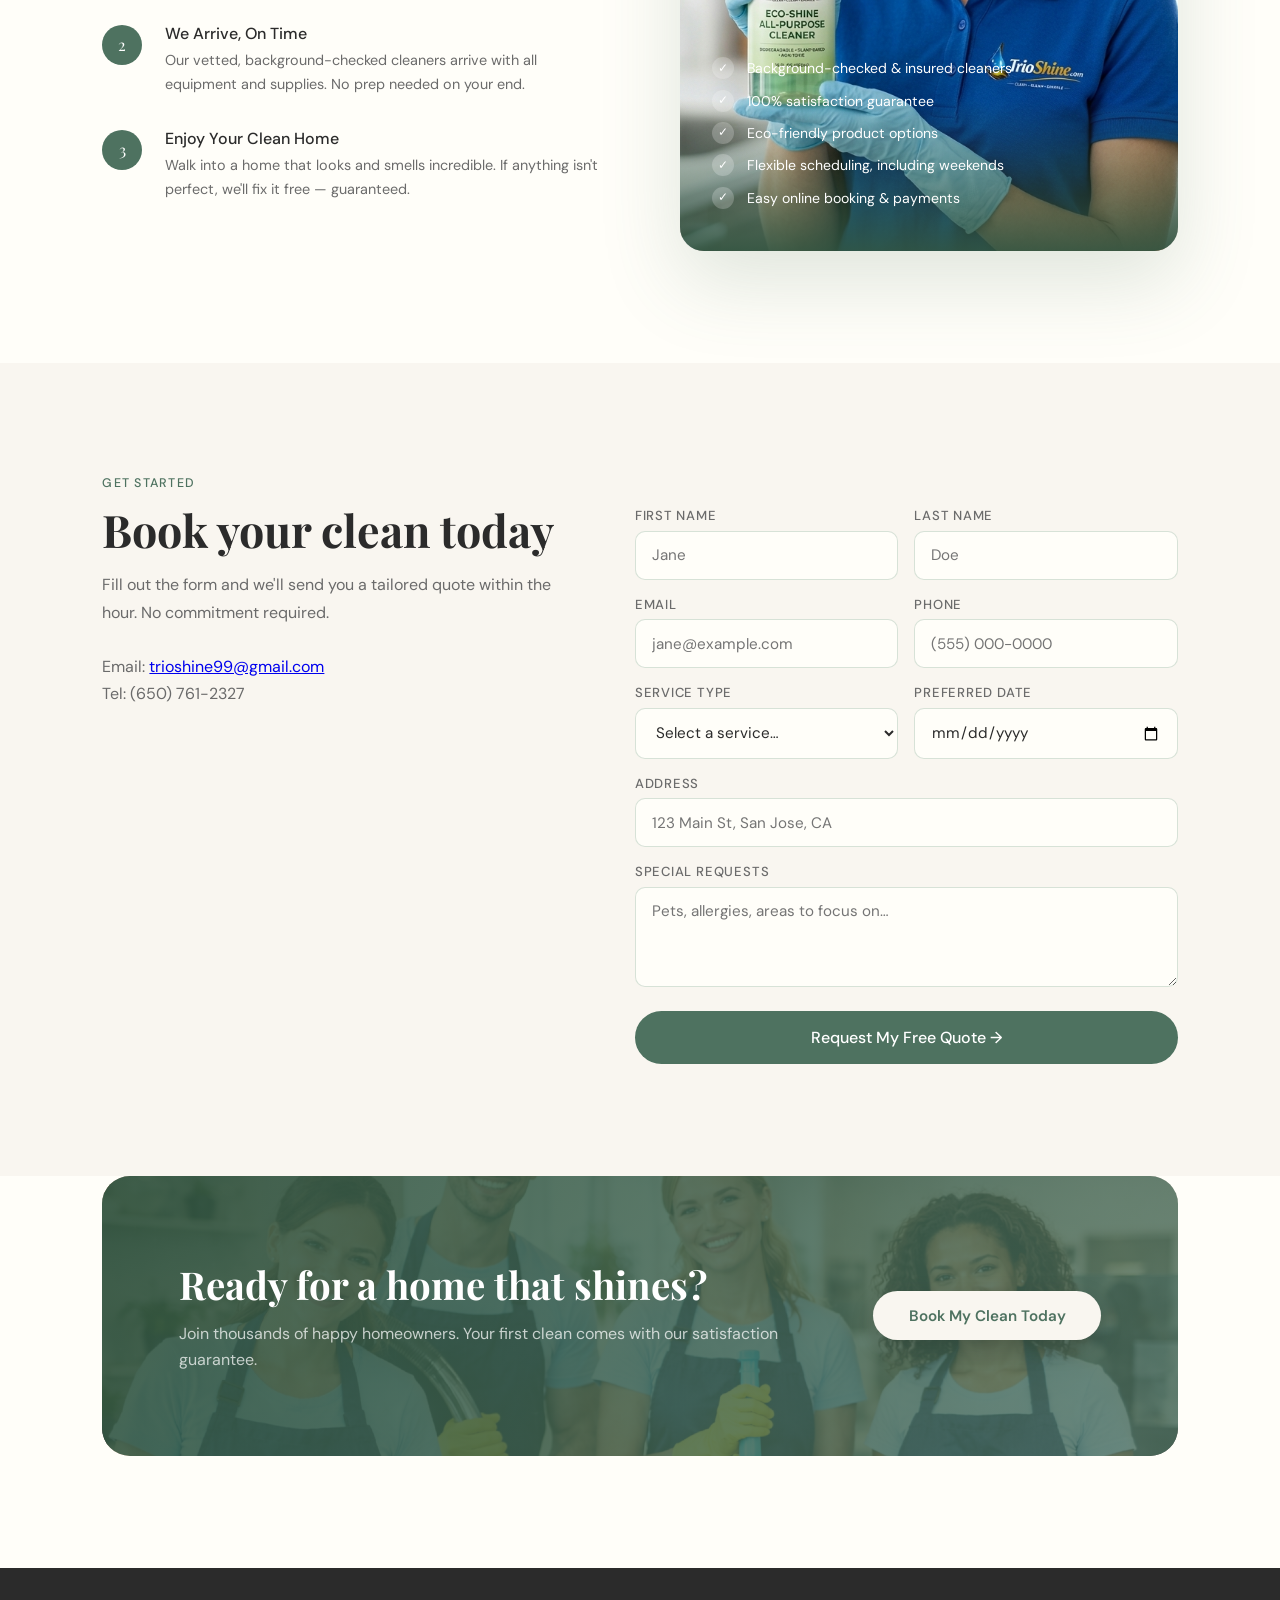
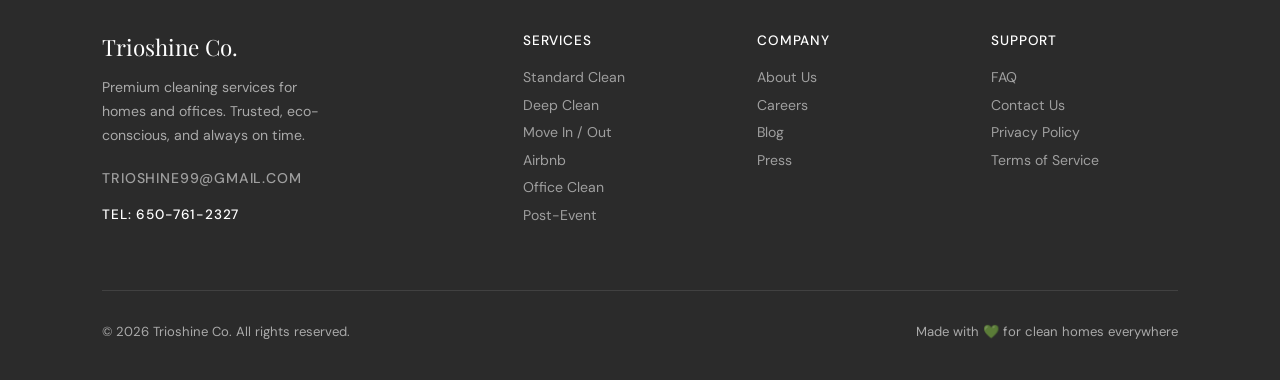
==== commit 63d0f7a1: "change contact phone number" ====
--- a/index.html
+++ b/index.html
@@ -430,7 +430,7 @@
       <h2 class="section-title">Book your clean today</h2>
       <p class="section-sub">Fill out the form and we'll send you a tailored quote within the hour. No commitment required.<br/><br/>
         Email:  <a href="mailto:trioshine99@gmail.com">trioshine99@gmail.com</a><br/>
-        Tel: (650) 417-4881<br/>
+        Tel: (650) 761-2327<br/>
       </p>
     </div>
     <form id="booking-form" action="https://formspree.io/f/xrejrbal" method="POST">
@@ -530,7 +530,7 @@
       <div class="footer-logo">Trioshine<span> </span>Co.</div>
       <p class="footer-desc">Premium cleaning services for homes and offices. Trusted, eco-conscious, and always on time.</p><br/>
       <div class="footer-col"><h4><a href="mailto:trioshine99@gmail.com">trioshine99@gmail.com</a></h4></div>
-      <div class="footer-col"><h4>Tel: 650-417-4881</h4></div>
+      <div class="footer-col"><h4>Tel: 650-761-2327</h4></div>
 
     </div>
     <div class="footer-col">
